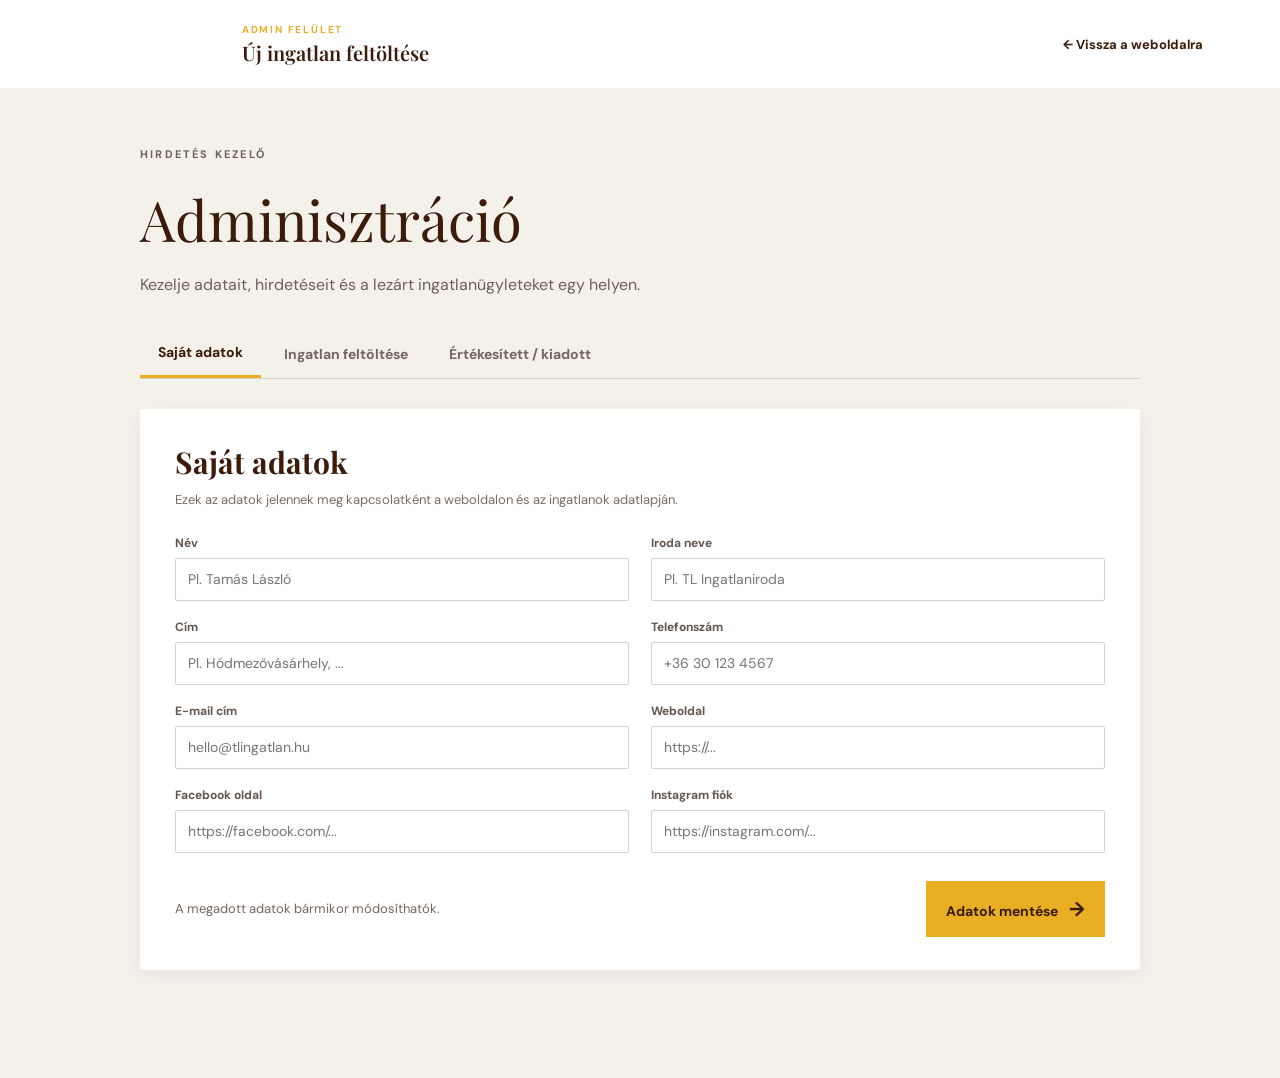
==== admin.html @ d69ffe72 "Frissítsd az admin jelölőmező stílusának betöltését" ====
<!doctype html>
<html lang="hu">
  <head>
    <meta charset="UTF-8" /><meta name="viewport" content="width=device-width, initial-scale=1.0" />
    <title>Admin | TL Ingatlaniroda</title>
    <link rel="preconnect" href="https://fonts.googleapis.com" /><link rel="preconnect" href="https://fonts.gstatic.com" crossorigin />
    <link href="https://fonts.googleapis.com/css2?family=DM+Sans:wght@400;500;600;700&family=Playfair+Display:wght@600;700&display=swap" rel="stylesheet" />
    <link rel="stylesheet" href="styles.css" /><link rel="stylesheet" href="custom.css" /><link rel="stylesheet" href="admin.css" />
    <link rel="stylesheet" href="logo.css" />
    <link rel="stylesheet" href="admin-tabs.css?v=57167fd6" />
      <link rel="stylesheet" href="logo-small.css?v=8f2015ec" />
  </head>
  <body class="admin-page">
    <header class="site-header"><a class="brand" href="index.html" aria-label="TL Ingatlaniroda kezdőlap"><img src="tl-logo_kicsi.png" alt="TL Ingatlaniroda" /></a><div class="admin-title"><span>ADMIN FELÜLET</span><strong>Új ingatlan feltöltése</strong></div><a class="back-to-site" href="index.html">← Vissza a weboldalra</a></header>
    <main class="admin-main">
      <div class="admin-intro"><p class="eyebrow">HIRDETÉS KEZELŐ</p><h1>Adminisztráció</h1><p>Kezelje adatait, hirdetéseit és a lezárt ingatlanügyleteket egy helyen.</p></div>
      <nav class="admin-tabs" role="tablist"><button class="admin-tab active" data-tab="profile" role="tab">Saját adatok</button><button class="admin-tab" data-tab="upload" role="tab">Ingatlan feltöltése</button><button class="admin-tab" data-tab="closed" role="tab">Értékesített / kiadott</button></nav>
      <section class="admin-panel active" id="profile-panel">
        <div class="form-card"><h2>Saját adatok</h2><p class="form-hint">Ezek az adatok jelennek meg kapcsolatként a weboldalon és az ingatlanok adatlapján.</p>
          <form id="profile-form"><div class="form-grid"><label>Név<input required name="name" placeholder="Pl. Tamás László" /></label><label>Iroda neve<input name="office" placeholder="Pl. TL Ingatlaniroda" /></label><label>Cím<input name="address" placeholder="Pl. Hódmezővásárhely, ..." /></label><label>Telefonszám<input required name="phone" type="tel" placeholder="+36 30 123 4567" /></label><label>E-mail cím<input required name="email" type="email" placeholder="hello@tlingatlan.hu" /></label><label>Weboldal<input name="website" type="url" placeholder="https://..." /></label><label>Facebook oldal<input name="facebook" placeholder="https://facebook.com/..." /></label><label>Instagram fiók<input name="instagram" placeholder="https://instagram.com/..." /></label></div><div class="save-bar"><span>A megadott adatok bármikor módosíthatók.</span><button type="submit">Adatok mentése <span>→</span></button></div></form>
        </div>
      </section>
      <section class="admin-panel" id="upload-panel"><div class="admin-panel-heading"><h2>Ingatlan feltöltése</h2><p>Töltse ki az alapadatokat, adja meg a részletes jellemzőket, majd töltse fel a fényképeket.</p></div>
      <form id="property-form">
        <section class="form-card"><h2>Alapadatok</h2><div class="form-grid">
          <label>Hirdetés címe<input required name="title" placeholder="Pl. Új építésű sorházi lakás" /></label><label>Lokáció<input required name="location" placeholder="Pl. Hódmezővásárhely, Újváros" /></label>
          <label>Ingatlan típusa<select required name="type"><option value="">Válasszon</option><option>Lakás</option><option>Családi ház</option><option>Sorház</option><option>Ikerház</option><option>Telek</option><option>Nyaraló</option><option>Üzlethelyiség</option></select></label>
          <label>Szobák száma<select required name="rooms"><option value="">Válasszon</option><option>1 szoba</option><option>1 + 1 fél szoba</option><option>2 szoba</option><option>2 + 1 fél szoba</option><option>3 szoba</option><option>3 + 1 fél szoba</option><option>4 szoba</option><option>5 vagy több szoba</option></select></label>
          <label>Hirdetés típusa<select required name="purpose"><option>Eladó</option><option>Kiadó</option></select></label><label>Ár<input required name="price" placeholder="Pl. 59,9 M Ft" /></label>
          <label>Alapterület (m²)<input required name="area" type="number" min="1" placeholder="56" /></label><label>Telek mérete (m²)<input name="plot" type="number" min="0" placeholder="Opcionális" /></label>
        </div></section>
        <section class="form-card"><h2>Általános adatok</h2><p class="form-hint">A csatolt minta alapján ezek az információk az ingatlan adatlapján külön jelennek meg.</p><div class="form-grid characteristics-grid">
          <label>Ingatlan állapota<select name="condition"><option>Újépítésű</option><option>Újszerű</option><option>Jó állapotú</option><option>Felújított</option><option>Felújítandó</option></select></label><label>Építés éve<input name="year" type="number" min="1800" max="2100" placeholder="2026" /></label>
          <label>Emelet<select name="floor"><option>Földszint</option><option>1. emelet</option><option>2. emelet</option><option>3. emelet vagy magasabb</option><option>Nem releváns</option></select></label><label>Emeletek száma<input name="floors" type="number" min="0" placeholder="1" /></label>
          <label>Lift<select name="lift"><option>Nincs lift</option><option>Van lift</option><option>Nem releváns</option></select></label><label>Épület külső állapota<select name="outside"><option>Újépítésű</option><option>Jó</option><option>Átlagos</option><option>Felújítandó</option></select></label>
          <label>Épület belső állapota<select name="inside"><option>Újépítésű</option><option>Jó</option><option>Átlagos</option><option>Felújítandó</option></select></label><label>Fényviszonyok<select name="light"><option>Napfényes</option><option>Világos</option><option>Átlagos</option><option>Sötét</option></select></label>
          <label>Parkolás<select name="parking"><option>Van</option><option>Nincs</option><option>Utcán ingyenes</option><option>Garázs</option><option>Udvari beálló</option></select></label><label>Erkély / terasz<select name="balcony"><option>Van</option><option>Nincs</option></select></label>
          <label>Nézet<select name="view"><option>Udvar</option><option>Utca</option><option>Kert</option><option>Panorámás</option></select></label><label>Tájolás<select name="orientation"><option>É</option><option>K</option><option>D</option><option>Ny</option><option>ÉK</option><option>DK</option><option>DNy</option><option>ÉNy</option></select></label>
          <label>Fűtés<input name="heating" placeholder="Pl. napelem, klíma" /></label><label>Energetikai besorolás<select name="energy"><option>Nincs megadva</option><option>AA++</option><option>AA+</option><option>AA</option><option>BB</option><option>CC</option><option>DD</option></select></label>
        </div></section>
        <section class="form-card"><h2>Leírás</h2><p class="form-hint">Szabad szavas, részletes bemutatkozó szöveg. Bekezdésekre tagolva is megadható.</p><label class="full-label">Ingatlan részletes leírása<textarea required name="description" rows="12" placeholder="Írja ide az ingatlan részletes leírását, környezetét, felszereltségét és előnyeit..."></textarea></label></section>
        <section class="form-card"><h2>Fényképek</h2><p class="form-hint">Az első kép lesz a kiemelt kép. Egyszerre több képet is feltölthet.</p><label class="file-drop">Fényképek kiválasztása<input id="images" name="images" type="file" accept="image/*" multiple /><span>+ Képek feltöltése</span></label><div id="image-preview" class="image-preview"></div></section>
        <div class="save-bar"><span>A hirdetés a böngészőben mentődik el.</span><button type="submit">Hirdetés mentése <span>→</span></button></div>
      </form></section>
      <section class="admin-panel" id="closed-panel"><div class="admin-panel-heading"><h2>Értékesített vagy kiadott ingatlanok</h2><p>Itt kezelheti a lezárt hirdetéseket. A főoldalról automatikusan lekerülnek.</p></div><div id="closed-properties" class="closed-properties"></div></section>
    </main><script src="db.js"></script><script src="admin.js?v=b6fe5b9c"></script>
  </body>
</html>
---- styles.css ----
:root{--brown:#3c1b0b;--brown-deep:#291207;--gold:#e9ae23;--cream:#f8f4ed;--ink:#251b16;--line:#ded7cc}*{box-sizing:border-box}html{scroll-behavior:smooth}body{margin:0;font-family:"DM Sans",sans-serif;color:var(--ink);background:var(--cream)}.site-header{height:88px;padding:0 clamp(24px,6vw,94px);display:flex;align-items:center;gap:42px;background:#fff;position:relative;z-index:5}.brand{height:70px;width:154px;overflow:hidden;display:flex;align-items:center}.brand img{width:154px;max-width:none;transform:scale(1.56);filter:none}.main-nav{display:flex;gap:32px;margin-left:auto}.main-nav a,.header-phone{text-decoration:none;color:#4c4038;font-size:14px;font-weight:600}.main-nav a.active{color:var(--brown)}.main-nav a.active:after{content:"";display:block;width:18px;height:2px;background:var(--gold);margin-top:7px}.header-phone{border-left:1px solid var(--line);padding-left:30px}.header-phone span{color:var(--gold);margin-right:7px}.menu-button{display:none;border:0;background:transparent;font-size:25px}.hero{min-height:545px;color:#fff;position:relative;display:flex;align-items:center;padding:84px clamp(24px,10vw,150px);background:linear-gradient(90deg,rgba(38,14,4,.86),rgba(48,22,9,.35)),url("https://images.unsplash.com/photo-1600607687939-ce8a6c25118c?auto=format&fit=crop&w=2000&q=85") center/cover}.hero:after{content:"";position:absolute;inset:0;background:linear-gradient(0deg,rgba(40,16,5,.3),transparent 45%)}.hero-content{position:relative;z-index:1}.eyebrow{font-size:11px;letter-spacing:2.2px;font-weight:700;color:var(--gold);margin:0 0 17px}.hero h1,h2{font-family:"Playfair Display",serif}.hero h1{font-size:clamp(40px,5vw,70px);line-height:1.1;margin:0;letter-spacing:-1.8px}.hero h1 em{font-weight:600;color:#f5c654}.hero-text{font-size:18px;margin:24px 0 0;color:#f5eee8}.hero-scroll{position:absolute;z-index:1;bottom:31px;right:clamp(24px,7vw,105px);font-size:12px;letter-spacing:1.2px;text-transform:uppercase}.hero-scroll span{font-size:20px;color:var(--gold);margin-left:10px}.search-panel{background:#fff;box-shadow:0 14px 40px rgba(55,35,19,.13);max-width:1100px;margin:-53px auto 0;position:relative;z-index:2;padding:0 34px 29px}.search-tabs{display:flex;gap:27px;border-bottom:1px solid var(--line);height:64px;align-items:end}.tab{border:0;background:none;font:600 14px "DM Sans";height:64px;color:#80756e;cursor:pointer}.tab.active{color:var(--brown);border-bottom:3px solid var(--gold)}.search-fields{display:grid;grid-template-columns:1fr 1.42fr 1.12fr auto;gap:16px;padding-top:23px}.search-fields label{font-size:11px;letter-spacing:.4px;font-weight:700;color:#776b63;display:flex;flex-direction:column;gap:7px}select,input{font:400 14px "DM Sans";color:var(--ink);border:1px solid #d8d1c7;border-radius:2px;height:43px;padding:0 12px;background:#fff;min-width:0}.range{display:grid;grid-template-columns:1fr 14px 1fr;gap:5px;align-items:center}.range input{width:100%}.range i{font-style:normal;color:#968a82;text-align:center}.search-button{align-self:end;height:43px;border:0;border-radius:2px;padding:0 20px;background:var(--gold);color:#261204;font:700 14px "DM Sans";cursor:pointer;white-space:nowrap}.search-button span{font-size:21px;line-height:0;vertical-align:-2px;margin-right:4px}.listings{padding:100px clamp(24px,8vw,120px) 88px;max-width:1500px;margin:auto}.section-heading{display:flex;justify-content:space-between;align-items:end;margin-bottom:37px}.section-heading h2,.about h2{font-size:clamp(28px,3.2vw,42px);margin:0;letter-spacing:-.8px;line-height:1.17}.all-link{color:var(--brown);font-size:14px;font-weight:700;text-decoration:none;border-bottom:1px solid var(--gold);padding-bottom:6px}.all-link span,.outline-button span{color:var(--gold);font-size:20px;margin-left:8px}.property-grid{display:grid;grid-template-columns:repeat(3,1fr);gap:24px}.property-card{background:white;box-shadow:0 4px 14px rgba(67,43,27,.07);transition:transform .25s,box-shadow .25s}.property-card:hover{transform:translateY(-5px);box-shadow:0 15px 30px rgba(67,43,27,.13)}.property-image{height:244px;background-size:cover;background-position:center;position:relative}.image-one{background-image:url("https://images.unsplash.com/photo-1600585154340-be6161a56a0c?auto=format&fit=crop&w=900&q=85")}.image-two{background-image:url("https://images.unsplash.com/photo-1600210492486-724fe5c67fb0?auto=format&fit=crop&w=900&q=85")}.image-three{background-image:url("https://images.unsplash.com/photo-1600566753086-00f18fb6b3ea?auto=format&fit=crop&w=900&q=85")}.tag{background:var(--brown);color:#fff;font-size:11px;font-weight:700;letter-spacing:.7px;text-transform:uppercase;padding:8px 11px;position:absolute;top:14px;left:14px}.tag.rent{background:var(--gold);color:var(--brown)}.heart{position:absolute;right:13px;top:11px;border:0;background:#fff;color:var(--brown);font-size:25px;width:34px;height:34px;border-radius:50%;line-height:1;cursor:pointer}.heart.liked{color:#c73a36}.property-info{padding:20px 20px 22px}.property-info p{font-size:12px;color:#877a72;margin:0 0 7px}.property-info h3{font:600 21px "Playfair Display";margin:0 0 20px}.property-info div{display:flex;justify-content:space-between;align-items:baseline;gap:10px}.property-info strong{font-size:16px;color:var(--brown)}.property-info span{font-size:12px;color:#776c64;white-space:nowrap}.empty-state{text-align:center;padding:50px;color:#776c64}.about{background:var(--brown);color:#fff;padding:75px clamp(24px,8vw,120px);display:grid;grid-template-columns:1.15fr 1fr auto;align-items:center;gap:65px}.about h2{font-size:clamp(31px,3.5vw,48px)}.about>p{line-height:1.8;color:#eaded5;max-width:480px}.outline-button{color:#fff;border:1px solid rgba(244,190,78,.7);padding:14px 19px;text-decoration:none;font-size:13px;font-weight:700;white-space:nowrap}footer{background:var(--brown-deep);color:#f5ede8;padding:49px clamp(24px,8vw,120px);display:grid;grid-template-columns:2fr 1fr 1fr;gap:40px}footer img{width:130px;mix-blend-mode:screen;display:block;margin:-20px 0 -8px -14px}footer p{font-size:12px;color:#ac9a90;line-height:1.6;margin:0 0 11px}footer a,footer span{display:block;color:#f5ede8;text-decoration:none;font-size:14px;margin:8px 0}@media(max-width:850px){.site-header{height:72px;padding:0 24px}.brand{width:125px;height:60px}.brand img{width:125px}.main-nav,.header-phone{display:none}.menu-button{display:block;margin-left:auto}.main-nav.open{display:flex;position:absolute;top:72px;left:0;right:0;background:#fff;padding:20px 24px;flex-direction:column;gap:18px;box-shadow:0 9px 12px rgba(0,0,0,.08)}.search-panel{margin:-30px 20px 0;padding:0 20px 21px}.search-fields{grid-template-columns:1fr 1fr}.search-button{grid-column:span 2}.property-grid{grid-template-columns:repeat(2,1fr)}.about{grid-template-columns:1fr;gap:25px}}@media(max-width:550px){.hero{min-height:480px;padding:60px 25px}.hero h1{font-size:39px}.hero-text{font-size:16px}.search-fields{grid-template-columns:1fr}.search-button{grid-column:auto}.listings{padding:70px 20px}.section-heading{align-items:start;gap:20px}.all-link{font-size:12px}.property-grid{grid-template-columns:1fr}.property-image{height:230px}.about{padding:55px 24px}footer{grid-template-columns:1fr;gap:24px}}
---- custom.css ----
.site-header{gap:27px}.brand{height:88px;width:128px;background:url("tl-logo.png") center calc(50% + 10px)/480px auto no-repeat}.brand img{display:none}.main-nav{gap:27px}.header-phone{padding-left:24px}.add-listing{border:0;background:var(--brown);color:#fff;padding:12px 15px;font:700 12px "DM Sans";cursor:pointer;white-space:nowrap;text-decoration:none}.footer-brand{display:block;width:118px;height:72px;background:url("tl-logo.png") center calc(50% + 12px)/430px auto no-repeat;margin-bottom:5px}footer img{display:none}.modal{position:fixed;inset:0;background:rgba(29,12,4,.62);z-index:20;padding:20px;display:grid;place-items:center}.modal[hidden]{display:none}.modal-box{width:min(100%,520px);background:#fff;padding:36px;position:relative;box-shadow:0 20px 50px rgba(0,0,0,.25)}.modal-box h2{margin:0 0 25px;font-size:34px}.modal-close{position:absolute;right:14px;top:9px;background:transparent;border:0;font-size:30px;color:#6f625c;cursor:pointer}.listing-form{display:grid;gap:14px}.listing-form label{font-size:12px;font-weight:700;color:#6f625c;display:grid;gap:6px}.listing-form>div{display:grid;grid-template-columns:1fr 1fr;gap:14px}.listing-form button{height:45px;border:0;background:var(--gold);color:var(--brown);font:700 14px "DM Sans";cursor:pointer;margin-top:6px}.property-card{cursor:pointer}.property-card:focus-visible{outline:3px solid var(--gold);outline-offset:3px}.property-detail{width:min(100%,970px);max-height:calc(100vh - 40px);overflow:auto;background:#fff;display:grid;grid-template-columns:1.15fr .85fr;position:relative;box-shadow:0 20px 50px rgba(0,0,0,.25)}.detail-gallery{background:#eee;padding:0}.detail-gallery>img{display:block;width:100%;height:410px;object-fit:cover}.thumbnails{display:grid;grid-template-columns:repeat(3,1fr);gap:5px;padding:7px;background:#fff}.thumbnails button{height:72px;padding:0;border:0;background:none;cursor:pointer;opacity:.65}.thumbnails button.active{opacity:1;outline:3px solid var(--gold);outline-offset:-3px}.thumbnails img{width:100%;height:100%;display:block;object-fit:cover}.detail-content{padding:52px 40px 36px}.detail-content h2{font-size:37px;line-height:1.15;margin:0}.detail-price{font:700 22px "DM Sans";color:var(--brown);margin:22px 0}.detail-specs{display:flex;flex-wrap:wrap;gap:8px;margin-bottom:26px}.detail-specs span{font-size:12px;color:#574a43;background:#f4eee6;padding:8px 10px}.detail-content>p:last-of-type{line-height:1.75;color:#62564f;font-size:14px}.detail-contact{display:inline-block;background:var(--gold);color:var(--brown);text-decoration:none;font-weight:700;font-size:13px;padding:14px 16px;margin-top:15px}.detail-contact span{font-size:18px;margin-left:8px}@media(max-width:1000px){.add-listing{display:none}}@media(max-width:850px){.brand{width:105px;height:72px;background-size:390px auto;background-position:center calc(50% + 8px)}.property-detail{grid-template-columns:1fr;max-width:650px}.detail-gallery>img{height:330px}.detail-content{padding:32px}}@media(max-width:550px){.modal-box{padding:30px 22px}.listing-form>div{grid-template-columns:1fr}.property-modal{padding:10px}.detail-gallery>img{height:245px}.detail-content{padding:28px 22px}.detail-content h2{font-size:31px}.thumbnails button{height:55px}}
---- admin.css ----
.admin-page{background:#f4f1eb}.admin-title{display:grid;gap:3px;margin-left:10px}.admin-title span{font-size:10px;letter-spacing:1.8px;color:var(--gold);font-weight:700}.admin-title strong{color:var(--brown);font:600 20px "Playfair Display"}.back-to-site{margin-left:auto;color:var(--brown);font-size:13px;font-weight:700;text-decoration:none}.admin-main{max-width:1050px;margin:auto;padding:58px 25px 90px}.admin-intro{margin-bottom:32px}.admin-intro h1{font:clamp(38px,5vw,56px) "Playfair Display";margin:0 0 12px;color:var(--brown)}.admin-intro>p{color:#6d6159;max-width:530px;line-height:1.6}.form-card{background:#fff;padding:33px 35px;margin:18px 0;box-shadow:0 5px 17px rgba(65,40,20,.07)}.form-card h2{font-size:30px;margin:0 0 8px;color:var(--brown)}.form-hint{font-size:13px;color:#796c63;margin:0 0 25px;line-height:1.5}.form-grid{display:grid;grid-template-columns:1fr 1fr;gap:18px 22px}.form-grid label,.full-label{font-size:12px;font-weight:700;color:#63564e;display:grid;gap:7px}textarea{border:1px solid #d8d1c7;border-radius:2px;padding:12px;font:14px/1.6 "DM Sans";resize:vertical}.file-drop{border:1px dashed #bb9b69;background:#fcfaf7;min-height:112px;display:grid;place-items:center;cursor:pointer;color:var(--brown);font-weight:700}.file-drop input{display:none}.file-drop span{border:1px solid var(--gold);padding:11px 15px}.image-preview{display:grid;grid-template-columns:repeat(5,1fr);gap:10px;margin-top:16px}.image-preview div{height:112px;position:relative}.image-preview img{width:100%;height:100%;object-fit:cover}.image-preview button{position:absolute;right:5px;top:5px;width:25px;height:25px;border:0;background:#fff;color:#7c2518;cursor:pointer;border-radius:50%;font-size:16px}.save-bar{display:flex;align-items:center;justify-content:space-between;gap:20px;margin-top:28px}.save-bar span{font-size:13px;color:#756860}.save-bar button{border:0;background:var(--gold);color:var(--brown);font:700 14px "DM Sans";padding:15px 20px;cursor:pointer}.save-bar button span{color:var(--brown);font-size:20px;margin-left:8px}@media(max-width:650px){.site-header .admin-title{display:none}.admin-main{padding:40px 18px 65px}.form-card{padding:25px 20px}.form-grid{grid-template-columns:1fr}.image-preview{grid-template-columns:repeat(3,1fr)}.save-bar{align-items:stretch;flex-direction:column}.save-bar button{width:100%}}
---- logo.css ----
/* A teljes logó látható marad: keskeny belső tér a tető és a felirat körül is. */
.brand{background-size:450px auto;background-position:center center}
.footer-brand{height:86px;background-size:380px auto;background-position:center center}
@media(max-width:850px){.brand{background-size:365px auto;background-position:center center}}
---- admin-tabs.css ----
.admin-tabs{display:flex;gap:5px;border-bottom:1px solid #d9d1c6;margin-bottom:30px}.admin-tab{border:0;background:transparent;color:#74675f;padding:14px 18px;font:700 14px "DM Sans";cursor:pointer}.admin-tab.active{color:var(--brown);border-bottom:3px solid var(--gold)}.admin-panel{display:none}.admin-panel.active{display:block}.admin-panel-heading{margin-bottom:24px}.admin-panel-heading h2{font:34px "Playfair Display";color:var(--brown);margin:0 0 8px}.admin-panel-heading p{color:#6d6159;font-size:14px;margin:0}.closed-properties{display:grid;gap:13px}.closed-property{display:grid;grid-template-columns:84px 1fr auto;gap:18px;align-items:center;background:#fff;padding:12px;box-shadow:0 4px 13px rgba(65,40,20,.06)}.closed-property img{width:84px;height:66px;object-fit:cover}.closed-property h3{font:600 19px "Playfair Display";margin:0 0 5px;color:var(--brown)}.closed-property p{margin:0;color:#71645c;font-size:13px}.closed-property select{height:38px;font-size:13px}.property-actions{display:flex;gap:8px;align-items:center}.edit-property{height:38px;border:1px solid var(--gold);background:#fff;color:var(--brown);font:700 12px "DM Sans";padding:0 10px;cursor:pointer}.edit-property:hover{background:#fff5dc}.html-description-preview{border:1px solid #d8d1c7;background:#fcfaf7;padding:18px;margin-top:10px;color:#473a33;line-height:1.65}.image-preview div{cursor:grab}.image-preview div.dragging{opacity:.4}.image-order{position:absolute;left:5px;top:5px;width:24px;height:24px;display:grid;place-items:center;border-radius:50%;background:var(--brown);color:#fff;font-size:11px;font-weight:700}.no-properties{background:#fff;padding:28px;color:#74675f;font-size:14px}@media(max-width:650px){.admin-tabs{overflow-x:auto}.admin-tab{white-space:nowrap;padding:13px 12px}.closed-property{grid-template-columns:62px 1fr}.closed-property img{width:62px;height:55px}.property-actions{grid-column:span 2}.property-actions select{width:100%}}.image-move-buttons{position:absolute;left:5px;bottom:5px;display:flex;gap:4px}.image-move-buttons button{position:static;width:25px;height:25px;border:0;border-radius:2px;background:#fff;color:var(--brown);font-size:14px;cursor:pointer}.image-preview .remove-image{position:absolute;right:5px;top:5px;width:25px;height:25px;border:0;background:#fff;color:#7c2518;cursor:pointer;border-radius:50%;font-size:16px}.rich-source{display:none}.rich-editor{border:1px solid #d8d1c7;background:#fff}.rich-toolbar{display:flex;flex-wrap:wrap;align-items:center;gap:4px;padding:8px;border-bottom:1px solid #d8d1c7;background:#f7f3ed}.rich-toolbar span{height:24px;border-left:1px solid #d8d1c7;margin:0 4px}.rich-toolbar button{border:0;background:transparent;color:#493b32;min-width:31px;height:30px;padding:0 7px;font:600 13px "DM Sans";cursor:pointer}.rich-toolbar button:hover{background:#ead9b6}.rich-editable,.html-code{min-height:300px;padding:18px;outline:0;font:15px/1.65 "DM Sans";color:#473a33}.rich-editable h2{font:600 25px "Playfair Display";color:var(--brown);margin:12px 0}.rich-editable p{margin:0 0 14px}.html-code{width:100%;border:0;resize:vertical;font-family:Consolas,monospace}.rich-editor.html-mode .toggle-html{background:var(--gold)}@media(max-width:650px){.rich-toolbar span{display:none}.rich-toolbar{gap:2px}.rich-toolbar button{padding:0 5px}}
.property-actions .reserved-control{display:flex;align-items:center;gap:7px;margin-top:10px;font:700 12px "DM Sans",sans-serif;color:var(--brown);text-transform:uppercase;letter-spacing:.4px;cursor:pointer}.property-actions .reserved-control input{accent-color:#c92d32;width:16px;height:16px}
---- logo-small.css ----
/* tl-logo_kicsi.png – teljes kép, vágás nélkül */
.brand,.footer-brand{background-image:url("[data-uri]…7389 tokens truncated…fktxL87msPvvQP25lrLhrSqDQjqxwmTFkQMxKgKsjGZrE6CI94CDzh8ebcI0kz5N6QjSiCfCqkkgkSQgLlIO9GhTGfuigpIACMY2Vm0BsaxLd+YvVbfmx6e8+jqrxgzM5YS4pThsxKKSHMwvc2PXsP/9LYpVYUD6SZFAMCixK2hIqA76PaaIin9vGzQGbOu5kHqDJkDaIQSBh3s5sVEdHdS/J8nqRC0G3vXSUFViXEF71gcv/zbhnmuhs0FFEHbTOiQFYxaREDzoOKJhXVn324f/Hv+Vtvg6HAQyeFqZEINKBkZhBBBaRYkJGVFhKRSKXkc/f7xz4SH/7wclw1jLurmkAAFlElkQSBwChUoIARBFFRBmYQo6JjuM2PfvT34RVvzik2l07s2UPJtgQAZBEREgBFgiAie6T6vxNCHlHh7nRLBERIBJDlvspny7y7sAcAGRAAEBUgiUZkgZzodMdgBMF7qI3xeZJKmSrFqVLaRw+Yilg84fL6i5/VHBz3zikgiDGjgNMWGKPPxxn+8m2DX3319LYZac/3WxkfXFciLaWEoARRGIXUrvfFzBwDOszIzGh0bYHANxL6i45Ul1xcP/SB+tzDy4FbIIEICVRBMUnCHJBBEyitI6su5rddX/zxm9Srr54ptGvE9zsoVW1SdpDyLoWIaHeRdHcSqv69psH/PwIR+eyeFSGwICPsmgtCABa6Lx/WaZ8ziwjyqd3nCIkAFeBuP2EkZs7C6m5F/T5PUiViJ6zYM1YRRoKLoV3kBZx3uD54UB0+lKqqbxmOTd3Hb6Objqa3ftg6vVhx+mBdDmhRWBfVcC7bIywQlQDtFnUgBOQokJ1aAwyJgwgmoJQz62AsE/sQoPeIiKsTe/YBd2A910W83wC1IzAyj3xsrq47Sh++Md58uz/aVLVqDw/M/lG0ZMmuJjgmzVAbkd1ArtM0vjfFgPfwL4VdZ+8zeIWIeddBE1BwSq4ygzAw3kcLS6ee/[base64]/f2d35lNLefbNfn4R3L3Rn6VtEBGDFu9KYxHgXzSsSvFsRis+TVDlRYTElZkDGpI0JfSwr5TNJipCTQVCgsiCSIV2k/rgtC5/ZRzCFYfEGKTZCRXGqmU5XogFCIorYGHSQRVJWSEQ6Z8VgK90mzoE5I4kGRMjsc2aNajfqcTfNWolVUBLaIrV5IF1Q1LmEniYq+mQjgjm1vrTbUnfulN9bkbI9/AvhM56FRsiYRYRPj3qKCEHdRxK+u/[base64]/UiYSQFdzpXRAjAmS6b7IKSBiA5K5S6KeGZy0iLHjqfkhoNxPqbqMEPk9S/d+G+0oecw97+D/H3l7nHvZwH+PfSUb4nkXaw/892LNUe9jDfYw9Uu1hD/cx9ki1hz3cx9gj1R72cB9jj1R72MN9jHtY/aMzRO2caV/ovto8PdN176UK5h728G+AeyDVGTvxv/AS9h559vD/Lvbcvz3s4T7Gvdv8vdPr29ts3cMezoR7R6o9Lu1hD/eIz6VE2afhdCLXZ2fXmYJ3/3lS112Le3yWz9/tu5/fJ/ewh38d3NNCxemElc+wUWfqw2fs2nd543OhwV3f/T8n3h728K+Je1KnP52zhKeqYSDI3eWTnLHG9Ome/znmAt55+t1yu5+ay93L8+xhD//6OEUqxYrRkT4OedJKn00Y55XLL9z5/33hYLEZ+23fy/oUZuhF6bSsa9PZUm+CGnOfglECc3TmIqzevjX/y7/FkvgZV7kLJkXm2TaUNehC+hZUvxN+460DT25IS2yzDFIO9We/LzGYdy66WK54YHFAFbaZIq3P9eZGHn6c4XV/s5j1dWlFJ9eqXEKX/[base64]/wTH9zbNXXw3MHGJKwfDBur5QMvgEsONpdcrM45GOqBvfCAPmstPOgCOvdcddao+eTWyjuvJXGDj30i3HgTPfUZ+LAr0gX7khsOfvQ3l++6zubCubBFkUx5YBGzPtMcDKzB4dYddOsnm/MOj668Sg6eszx0ofr11/Nr/7HTdiNCiKkXjR6tZhfKnnKR+gR2jUwycWZktaPWeGOxgJSJQBfjwCzaA/gdB5SbESAo9IVe8uZQl5S3WK3nHIBQu9LzMvCWtQJh5COq/bTkqQGdKCVMlAcaohRO5waztnYcpK/SuMOsQhFUMmaQ0mZpN1KKgi5TEq5HrDXplHuywpFRKmSlELm3jlZnuZXSkDRdo4ux8/[base64]/h5/+q8WtS6+lTpIsz1/2vOE3P407XvzVe8pv/B+LDqFwtuzp8Fr/bc85R8nsfTc15x8JlYt+kWddpiW4BNdcO/3bG5VGf/bQX1AXXLpF3FZYA7Sfnet6mSKrYrzs+OY7trLKmIH86m+/fbvp9GF18pwDZmP/[base64]/[base64]/t1GASs1ICIiySERyrdHeUupNUkhMVlhPHEAUJNCfON92a/+JNeWumqwImuXED0KAqS0ghockCQHCgJAuhGg2XyL/0hpu/5NHkQaUWJyNIwv10UJyDUXW3tC4V/rw1OGJIy8rCtRKX61Qvz3B7yCuL9uho0riCZl2OCWqC0KteVF26B5xdxZ1+sbU1siP23X/7z/v/7LWzd34cs+tTG1bKs+btvCwnzmfddaWDq56SjhyGSdcg9DNb3fqJ4i/fOu/SJJi2lo3K7WPmUsGRA8cefhne/2LaP/YFi1KGiWOktimO7pw82bh3vyd96Lad1TLNukAookqnodZr88VJKc0FB+OPfceR57301q3tqW5LW/RkBybqBw/ji56f2k1P7WIBK0sz95FsTixY6b6FUYU25OCy04VN4n/w9/ux9895zMZlR6amLJuURia1fnDjVn7ru5qbt8WaKsI/bzgGgB7yqhs88RHNFQ8bf/fLFvtcsQU7A2VDioDkKpOYujaBoksvsd/63PGv/mH7yU3e9m2pjTPdbDagMpS5Mvnk0FRXPsmfdz/l2kKpeMzz9R/rX3tNHpp9aDaf/NTBxYcGNsTajuZ5RtR/4EPlu96t8mLD0PTBD6QnXna48EdDlTNIhaS56jmF2Ew33XU3zt93XdRdgcqL125g+3ZTOh6sHwjdiaxq6uXCMT/uEr7s4u2NdaXAsGadw7HtfN2t06s/UHy0qUVPfNFZiAoA++5B9zOPfqTbP/Fxliu9D2nqFdfQJam8bLSz7ROLuNO4j197YtO7eZ+zskn1kl3wqZ6o0BqkVY1KEgQ+aWzx2EdufPNXVN/9U/MTaSd7GfCQaYezI0igNOS749UpUhmEnHfVFpKytcemgfR374C2Lg7y8qwBHKLBPPaIOK5kR0PZWUvUIWzUcsm6qkLwIQDDNe/jjQnU7HDBSgmwxyJOF8CFBZ/GwdaWGz6RxJZZd/0C7Jmq0tDKZDXktAwR0RCA5KjVjoq5LoH7eT0YdphF0sjIweHxb/7KUf6j9p0fK7RzjZyQqoy5JN5sBoNp7v78TYOzRvwzP9BPRvA9L5d3f2Q20E4rSK3JtK0tTYr8NV+eHnERQtDv+4i84W3qk9uhzVIJX3ZWesLD/CUPhcdqj374tjtiOQ/WDrLuJBWF6k/MGmfB5/YrrlpTfOuTLze/+Xp71qDq85ZAXSpzv33LtREv2vGxdu6pWUYaQ/mEK1ImkQ5e9xHIpq9Kq4qd+51Xu+2uKSZqtnjrP5245gPwiz9cpaHn3v23/5nef5vKjL0DzMl9pvtxaj2pF15d+mde2a9M2ksurD76wQWOQOLClpS6xAGUUkrrwFHh8uDa4nu+cfiTL7c9mwwmhLYsg84bwU+X5eqC29ddPTz/hvjS72xCgJ9/WXHd7WlYVn26ozTwlteEnbO6//JDCOlEttVX/yjctNnUFeTcKlO993rzoWtu+q/fVl12jmlUc80H4D0fWh48q3zwg1YfcsX2swt4//WTX/i9xVbnFGDfMGiuy33TnTtqO9iP4au+VD/qIfXJ2fY1Hxj/3huX0yBIcvnFiy+/av9FFx5/9pXF1R9q/vAvy9vVdpPGyrUU6cbb3e1/vPVlz9Jf+FSHfMJvmT/5h1DyMJlFsdI86mJ46j5H0rVY3XaCXvmn9Qdu3u5lrfNSDUJonTGqCznhooDhoCwg64c9ZGdgTj7uIau/90ZVjjykgmyOndMqePbmbkujnSKVFpWyiEI0AEAx91rbrZ2Jge689VWO28dzSKVZoSx+URBm3SA4gzRk0MuconFlHXWh28k5qzfXHoMC53KS3HkYFUNaBqsVivZ9Z5wZ0Aglty6SfPYaU4v2tsFgkJNGBGOMZAJQmmqNW5IME7bQRUWc+wJZuJxU8+/8+oH+zfi2G4xXrCIDzdgl6nsyinSzNZMwc97gOz4RPnC0fuC+NMZ5UQ60TWeX7ge/tVmvq5s34Zt+mW64fjlPEAEyJbKO3oPFX9rnPWb2oy9av+Hk7Jqj40euJM5itM6UClS9ikVVjvTi0nOoIPiCR6/84h/ubFGzWldNWnrVjC9a++H/dfJ3r17MUUkKVuOzLm4e95DsFXz02uprfkZ5YDYIPDpi57/57Wd97BO3XUSA++CYJQUrSK2v8Opbmw8dg/uPYaRhgtidenCf2XrGlI+9LB20xkN6+sMWb3tXcWQlQRwxTwUdS00pI3ploDB2gFSN00u+i1/2cvvxrX7h44Yb5bgJlko1i0E3eXHHJrg0aZbt335kvh3VQ/YvJ66e58aN4ibREpXWcSeqt17fBjaXgB4rBdDFQKSrm47CA84PHcAvv3H8Vx+G2OycTfm/fe/Glzz85APOm3/tlxQ/87uo3Bw9ghqgalfsATdcfNcLw+FR/8GT7qW/Bh8+Omu6uk1Naco/enf38v89//HvMF/84PmTHnzwvAvu+IVfKz5xB1tTNLyI2UjA6Zy7DibO/sn1xTf/0Ry8N1aiwCCqB53H3/hs89WPTEf2he/6ltE73rfyq6/wdrhEOTulWwRKUtlagtRyZw+thEc+PJWtuvJRs9/+3zbWXZIdxBJQKTQCHUB5N6Q6NeKJoEAitCTModdSGHD1wA4HGlLSgqVZ4axCDsYIsNS2oOQlcYErhgbspNdNA72X20tIrqCsnYDVNMqZiJcVDgPn7NrBaAipXs56ziGdeVtrdXIwJwUiBgGhB2pA9V3oEAhsIqVylEI5S6UgJF2COGyX3/Mt1ZWXSR25sJ02VUo8FFeBUaHulpOUJkTFogOFzbDQSrtM85Lpe77Fnz00Rzv8ih9q33ndcprg0GTwqPPrJ50nVx7orzorPeFA8+6PuVf8dbtQsOxmjRdwIBkIceGjdTBbzr/+yWtlAct+cM5qeNiDY2NGApmCWF77h7dtf+J6sE4mOT1wBc4emoHSjgAECjI5y0YFD6vyA0b9gRp++43HB+7AojRSq8bzJt8uAgXRTgCPsFqslFD2oT/jGJnj0x+VPRSc5CmXF5PCxh56muekUCEJEzNKAALEMndaoj+r9j/0LTuXrqpJKT12GUdaL5WvBzwsedQ0FtiGiLOeRpWs6WKQxzVOYoC2yQZ8gaCy9z0LxJGOE9YjLCgnBjEUZxhzP/Rxtmx2LjkH9h0oX/Xqk4sEEPiRD43zTjqdNQYi6MPChNn3fpV/8EEJ+fB3/Kj5+2v1YlGeO06PuXDy5EP+8ee4Q/v8b/yGes8nqybfsW8A3/fCpKmfziKW2pdpaepWD/MgzzggM0R4QD148nj0uFXz4IN51rlf/0P8ud82S3YjNX/[base64]/+98DGPowwPPKu6YDWtJj1KKxY0WU5OjYf+7f9EGZXGOKwHkQKHDoDRlYaoqsxjLlrccrxNKmQ//bqvrTd35hJ9qUfTePLW7dGC3YGhffzZxVmj0YHVdHC/5gTMBYtPkIoBrK+HIzUcNnoz8P1WToBNrjFnt4TVOmYwszTi1UJhRYtMXVd9RlW50/YK+dxz2ksPj689vjABRhU/++myM6VsBKFAyoKNhizMPkVQvbJLrRgiHXT5P78onzWhBQ7DcE7dsLWh09NULbsyztRiCYHB1sBq0C/iZlB9tILWEpFEUGAUFNqBrtJSQqvJ69xBBtEaYWwWRpBguGKhqnYWHfQnN9AC9CSmuvkYa6wAFhrHj31cd9n5VZ/l9157+0cWS1Xkhx32lw7HlUyTqUi4zgNXut/+Iz+rrFJ4mIovePqkzD4vDCZf0FKF2YBhErUOpUWoyi0eL9SkWLPqiJE17d/0ieYvXztCxhHqp1wFtUkpGMEiZdQ8Aa6EXFF0T3gC3fpRTc6bRFd9oYRmYIBSSoBeZIFSfU6kiiorMZpZlE7adnFOVpKqExGhJF32kC0yZIi2RRWG2nSxhSylkPYG0HNpUo7kWWUXsB6mGF0WpU3IBIphAD0PsWrBsPRlEg/F3SR4aGTQQ4giOkdhDZAUSCoZvQ5OETaqZ10kk8QuB2HwF++u33WbojwkO/3er2qffjFgWg9mR/Gy4kOLOBrQwixtTTRNTcIKQgU8338gPOrhkBOEhG94V9IJz93AYRURsYecbJOVxKgIsxE765Yfvcau19BAsKFiS5aXGacQzBdclmDV/8yryo/cUGAJjz0UL9lXzgGj9LWlBYfarOw3Pqkg0NesGu+zxiL3rIGpG3pFqRDC1lrq3NC588cODDeKi9AkQS5VQ9tFVkmB4qw4ZW2SJEQh6SV1BJlIE9ove7ia0fwFLy9nUEMfv+VJeUnD3KcylPNimUCLiRGHDiwSKFG/8LqVG5dltFBPlj/[base64]/oie4YwsU2q6wJ9wZpBBJPeOKcpTmL/3b8IFrD3spv+xynBze3iEepBXSnjvM5h6CeD731A/+9OLjjPhpEeu7lZPv/PRnxjrgZw93upsbExGAU+V2zxhTCIwkAJB3wn/6r811ty8qZbshvuCr0tPuP1Ui/QAxieN574fRpry0A9lHZWNczwLn3690Rlm0m8eK7V4KtIcGK1VGlcUQxgQ+OcI1gjXgKqlR7PS5qzCmTptGaJBlzeZJNPMrH7+xubPyho90v//6TqZgIH/Vs9WxrbprA+GKKXKCaUFV5s8c4e5sDT4t0nwnBHfHnLuWd0cAACEAwNQXqpVQABROryUCn/LEzR51hbv6pv6D1+U/eZNaBBkd1k9/qG+iFjrpWqOVTcImoZKsSWXF7z268zU/4e1yX27BDv3LnhePHDg6tcOu9JZqMH2C2TCuKr06E+Xip5TaP+OHnLpJobtWlhWRhfVIOhnfAFMJJhSqgXU9Zgs/9yoXoTYM0IFuVsbnyNmH5kZJu9CfPDm1YqqKWIJ1lcip4VcJaVTozAc/vplRicCogNVVOH5SgymN8+K1VSDwKSU4RERUd3YklJQgf/AjBSdQrB9xhT65FbpUdUgLXc0daJg+/glhqxlf/R749Tfd5myDW/3XP1nNm7LNJ020ejxS8e52fj9L65wJpx8tAwiAAH8qRGj3Bd2pM3CXNt0VE4J/FqG3+8Y9EYxOn1/deZ67fuN0VWsElDwoj+/At7+MPrnjTIdW+R/6xvjYy5JvkOkOp/eBWQQ/0YXt/DR5AGRFeO5ZSgMrhu1tmzRMBqzAc4qISkjlxJU1Dvu4PC646Knv/eJApXWc9En3oDsTXSwfdG6+36ETf/++naMNvPHDMeCK8vIFj+3rArWDvltGjgCMQqAMIu1qtAAACJ0O+6K7/OZPjU0iICKne+qnPoOIlkuVkFWDllKyHQtK9YzHatWGP327JCrf8I+tq2Dr+Pxbn1XO5ilarnpLiMJoUASyRc4anN53zU3pm17u2VQaQO/jn3w+XrI2jV5HMxci8dAvwjK0unAm010f5ae6BLKI3KmbducHmLnikY3JeASUzpc1zp/8wH1nH9z++49OfvN1JwKElZJWBocw5gecT7NpYslNo3Y8DNSgVBkwZlHCRgiBUYkC0YngE59MERQiDNgdOQd3FqGVKAq4s4pAqTv7z25rq9O614QMGfH915WUgSRedIQ7gZ1ejNLZew3+ygvqQyvqL98Gt7fl3717vLU0hRp/w1PqZhnZ5hrlRO/N5zinuht81q6/q0NzOqTvVJf/5znwd2FXvpuz3c2N/TNVlU+rso2IRCiSizoEgjmMfuCn4+2bg9qpDvvv/lL7jAdqk6uWliEASl7mtpFQEsTeOjV0puWcOAdbZACqixB0kw0k1MxaK9o/psvOk6c/Fh523uhx91dPfmQ8735quAoWulJOgJ4zHP/yJw2a3vzOm0rIdieaN93YQsEjSs+5Km02WmufPSmqgnjaFZkTQVCnBk7Eu0xrz9jUn3pMp3byiQhSHJINDBJ5xynZqPWTH6LuyOmN74DE6YZjcOMtZblSX3wOXXT2yklvDSVJEXHXA0QjmQAnuIwKPrwz/88/3x0PG20KGyP10q92D1z1gmbZ86RaodUmcJl9k5QSEbhLeOedCqJ3SUO4s0cxADTsrdOPPnf0yMPmkrMmDzgfvvQbtv7mw9X3/tLUmIk1Zn3MTdxB69Z84YaYgxhLoMtaM6WEGvvQKTSsEDIbMMDYp9z5UQIyhKnJRWmC5jZ7ASCxEgFOF8oHuKv9VwCgxAmqzVYUAmLkPmhXTH3X+G69KuteP+MRucfwB29pwHbk2rffHFs9czD/ymeunew2mkWPMkj3RJp7kfm7a1t2vTwBMWpXwIdRPvXg72qRPvVhEVJ4Z1wsgjqtB/Q5aTbc1SQiIiDfyVUk2dWXGmUAgiBTNO4lv7z82AmooBwX/bd+mXrYhYw5m1otularIngkSyCGOTSetYYMsH8DMDoEYAYUnUXICCnuuwXB8rJLV1/8bbOXPK9//tcA1jmqtoo0zjgI9f59+rzzu2tute/+JOzX4YL14u/fEtuuyl4/72lwbJqcGhqNKCIFSj71e0mdFhc7rY7MAnea9dNyzXyXX31qHMFT4xYHNc9kGAadV6ZoB2Iuv2i2Uvu/eNeoXYLWzaGV4oMf1m3wbdh6/nP90ZkOyhMkxdRh60kZxTqCrTomWPV423b5oz9/MgdkrA4cSj/y/H1nD7yz0OTl9o7xeYukVnUC+TSDeYYREuFUTxE2XkH6vq+c/vXPdD/+/K0ff/7+c4E+fkt77KTtu+kDDtshAGjpTL/swURCsNUwrDsDOCMwSDph1qQAgIHwlLKLnBLsA6TR8tbbOGYgDQjOKOQEzLuTAobdyG/Bu/TzhAoiZ2JQBhqvWJOP4CrThu31A/39Li7fdx1ee7MpGA6v6Le/viRvkeDrvuD4se6kWUXLJ1GdcfV1F/dgyHaj0RFPeWtIgCSIgABKKYBTDthuLPlpAsjpHr+rP7dr1k51lM9g3ZnyNu46YUMUpF317E/zGHcvgSSAXNlKQw+6btrZ0tB//3X1kq/tzj53uDKefefzXf/7+t3XecD9xMcoSZtK42KM4fgUhCpW7dowXz6BZSDdoXPOZ2ZqGfP2QvV9WjnUPfFy1o2+9g763deqQsL9RmVRJErqaY/IA4HHntNc/3JtZsVgH57sGEyr9ODgZPn4h+NtHzajAwvFWYyRXqPyIvmUEAvKad1uhjttlwCLqF0/e1eH6RS7+JRfgCwizAqKuYglRIFSL82Vj5ybCb7o4fm5F5XtSmfavpSiTKk29AUPbH9iQjsZVhxTTx0CKtFKQU5r40JxWLA60LTHFf7o/3I//nW5V/nAyvyHvzX9xG/hx4+yig4yZNVI586kBkr0KcfvzmdEROt+NIP04p9Pr/nHcPZ58adf1D5xnzz/Kfj2f5SPdevrbrOMKz6m1i1uSEQdoyu0C5etLa89CgpUyEIKJAdFQAq8JNJYaOPMTIMTkTSmG29VweuCiGPMKpJCVBHRAvCnD/QMQII9oF0xOWegwn3yuJm1yyMV9E0cKfuMxw1X3dZD98P7X842YJHd7VV0tgtNeem4fOil3R23d/s0SLs/m+ndsObe1ag4pTqDgAhaKwBG/NQk4DO87Ts/DKcYeO9yn0Ty7nIIEpy+kOA/czGJCIBFh5yhiLZDVxvXzcxLXjG4/o7cslHJf8/zzCPPhtQcJcNF4TBm0hFYf+ImvbNTZAWFpK9/KgkqZY2yBhEzJwCt3UrKbrbUHUK26o7IW7mjOuu1pS95Y42f9aj+eArf9zvwsv9d/MRbwk/+yfxVf3Pw9W8vMPouwHd96do0LzoPACTZC+0OTEKna06d/mmfJte3+y8iEp2yBrujyZ1mDYBVLoWEeGlNjtk84Lx40XnyvhtXvu0V+Sf/yvzG683L/zr92t8t/+G6EXhXeve1T8RpB1kS5qSICk4sKmmuA2cRKVQn5HP98RP8o7+Mi+BajIeH8N0vkHPrCVLLkiGXzny2hSjk3adzF8/21INWSi30nG17PJk7krr5VnnZT/sdAuvkZ79n9eJ6E3pq0nLo0On6upuqnWAFkiT4iscYVpBSyKJEFEmPLIAYKQsmleXCc0lLVohvfk81C2TIawaUCCqwAqJTLbYrJ7U7+9hdXctIkOkB50QiiGz+8moPBAOlJgr2KXncFd1NHbzklfX/+LPyf/6Neek7pq94ffPqfxoG03Hc/t4vPuuWo8BKA91x9133c02nv3MOAyC7WVOnR9ndJCuATzdTcBf3jxmIAE61+6d98nO/OuKn5Q8jopxWvwMQGlDB0OqdAw7UbNKaIoRjP/Xy4vu+Qa64tFRh9t3fqGBeznk5jf5sAzmhw/UbPrm9eZKHq0BN/1VfOPmVq5uFij4DoDGmSMHnnBT6yiIFcEqlhjTjugfroxTy2EuSWHjj3x369TftIDTJEUQQ3JwgfsEVMa3BY85eTs6NaXtEhcl+yxQoSUDupArsNuFpwpwi16f+i3fxkHcdH4BdXhlsM69IOElGMzVPfEbQAr/3yvi77+pFrIIIqla5ufxj/uEvA8zha582+sVX+z71BUipa+UXORlvoKnRsSJJ/dCqPmotN0H8yZ+jH3ohnLtSXFj0//3FpJOL24WGGaODu9Dprl4DEYnk3QkXIgrz7h91hCLasjCgmrPXhyLwx69LL/hSOWf9+H9/wfjFv5VD5L5hvdLwzqG/e++JL3sSi8CXXbnvZX+1FVNriqIPPalE0bIRJmFm9PGBF29oPp5I/+Ef5EhhPBDkVmtSBWaQHHcleQUAP32+BwCVMD3wkkZTOU/p1a/3QFgoaEu4/BE0UO2fvqX4pb9PAMEARI2Y7MbfLD76CufAP/[base64]/921YhgYTktM4xMCAZAsIYjWaAmHKBSanWxdLCeBOuvEoFht9483HG7pxKHn+WefJZeNVEP/C88PfvcUVWWdILvwCaDjj3BqDyU0wTIDZDCgKsyVQ9GHCx9tIhMaIRQYactYgi0gUaTxmI+yFCKwM2uUOpmbxR+9ea++0bSpgeGabHXkAndurf++jCiLlso3vS2fVjDjSPuaiuG3/rpq562LCLJz122LYQ3IBbrxooBnXZw4aqPUAbY406abR+I6C6fav7yd8afvz2qBhG5cnByPcZE+ghpqxzwallBFM7ziA9JYsCpIpgoQ7awiBbcFHEG112iIqqVNJURVjRLdHiL9/Rvf3dA85w4QXwbc+FUlpfuJyrWJ38k6tpelINwRWrt/7kV49SXyXOzK0H9oXWsa9zE8Ac3pAnXNJnC392dfXH1/U22bMGZu4gAxvxjOgyFBqVEKhBGSSKiO0lF4p1o9IXPmpx4QEFVv/I7/Qf6cixWq819KPnPtzPbP0/39IriA8o4pXn1489bJ9wJFx60PzTNYIatKSvf+q4m/FSBQFKnBkyaSVAgJqUjen0nPnuSRVwmk3XpkSyWkMNTS5NAdr0vRSjdQ/QaFmaptE+o4a0XhBbVClmUhSkKwaaYxw4ePD9u3XitjczkxflktXENs1Tnui3Oz33nJC1VQDADApUyqGstDKlDzpmUlQ5GI7JFP1CFbTsU9Awz9veeHZBjUKwcGDFUczWFmxSkzqsxChOS5WC+fVfgbdcU+UValvIzYhDSgqcWEkneww3zFZ/9HdvPkaUpLny4ubXXrh6xdg007kMPRSQetSkInAoQdtQRbYx2AKbUFzxiOLIKr7/lv0fvyEbLM/at2Kk11rW1tYUj/7+47U12XRy5cNwaHgrx167o24Y1WapSxPBRSw7M4gVUH1SzQu7hlJQzg7AiAIvmLBQlrrCmmHnR+eeB5YXqVPIVUhL7JZPfEBbbeg8qr/wMaNlB3/xvqpdwopTayuxLqMzANwUhXnrXylwJkX+/q/oZh3MZSfVYXoARG1ncm40VeBqHKbOW1LKpCY02h45euv8V39v8MFjk8hQxCr1HkC1kXW0xFnplCQoh4ygKdamBOkVAri03d3eSWtrJO0RSyfVySVXq5WCMvYONLRq/Euv5Vs3Qc/bp5y/fNEXV1aaNhNnKGfup35/5eTUTzr4T4/a+fav62uao8hQbUgb02ClxX2r4r/tOetmMHvHravf+gsNMK+V3YbTZSg0l9YVgqgwuwPZaZ7Pgx6pqLrYrxgzWeL02Relr/+ScqHyL79G/vANoLJb16leyY+7bD5ZVe//SH399brQvG8dcmirItRIRbH+mrcOAgAwPveJ0XZQ4GqApSArXeTIyD3lFvpmYk8FBN7jQkXpBnG+WFjAOvscmtEQo5VRCaZXhwqwi1QPhpkXItvG5WULtXYl1X1zsiRZHVVJNR3B2UX3xpcdueHGqYvDvstK7Tzo/uMDB5av++Bks2uGLtSWITMBESlObd9zRqfArw3DylgBODEmQHf2mrrjGFZUdZAg1pBnrujAwpodbWjIbfK1oOskouSysGXmZesGv/aqzaWHpz6+aneSBs960rsISWs/06a6/pYDP/CSnRd+7caDL7ntkkv8f3tJ+d4PyLveD3ds0pzzcMSXX9SOF2MvMyCHQFsn2gsu4ud86aCI23/9ThUFxmU3cJq5CrHtQ0PQfeAT8cbbqvMPpHMov+Tb4f/7eckhrKzaSIO4Mz939UCShaq4EDXOC2h12QafQzACthQ2GOMYu3XbaVO1zWJo9C+/UL/nCkkn8km2VQWrB/OTH6q//r9sj6vR0x45rYfwxqsXFZt9YzYMoc/WjInYKnjfNf3y68OA4dKBPPuq4T++RXQRe+vXazKGHnJBOYJl78GtQAMRUQ2KIk7vKKrRdY3/sV/HH/7W4caBhY8TKKZZjQJnw9aS4XY5LMkUA89pCc25K3jHcaA16wqHolLXGshjO0S+YzLW54yrGqZRr4G0Js0w1j/92+s/+J2zcwt82hXkhH/7dem4odt0v9iRF/+C+8bn5kdeyF/ysPLRl3Wv/Qf4hw8lXTPRySsuMV9/1draZPu176y+/7e2dxBGYo5sFBpbxa6iMClc17Eu6crD/LLnDd7/waUXKNfNuuxcutE95mEHLjlr65Mn/G+/ZfDTr15KYSfD7uwhNFP4yqcZMerdH52B4FoF+9ZGO5siPTs9WMgdnzy5cXxTH1pNK2bx/d93zv/8xZvHE7AW+27bmIrUsEsJXZzyloEB3KM8aQBgTgM3oG7x6AenR91//dL7981WOtE1kxG8d2d1MV0e/bB6/[base64]/Zzrw03L+BXnrf2hIPmyKFj2439xNHqL/6RbjkWwjxL7YSmRauM1nOSFz8XLjyU2340h3a+0LfcUr3ijXlYL77uC+MDzy7ropv5kVLzD23t85+Yv+VjvDkLrRhwGyH2JW4/+kFw1WPXzlnd2uoc9eudnkpM65bqQ0OIJ6pAfr72jltOru+zDyxVC90bbypf/zd4fN4P9RBDL1QGAJB0ZOC++UWdJcWLbrKCn/hQRSEPxnmwj8cFZx///uiBk8f8P70ztViZHKGI5FXgaaxWTMIDsP19X7v6oZ6/9qfyxRvdgfXadTCk2VOuLB9x0WTd3eHjZO76ozuj6242t143/8BNGcQ85Ahf9Tj38LM3ZzDY8sse8dobRtfdLB/50BxgBBgUuRhnz/6i4f3PaderQUjysZvk7W+vrjsxE6MS49kb9LTHLB91CZ69uiF8jOYljrvpfPiOf5Q/v2b5NzfZ41MzoOayw1VdKEh+SOF5X7z/IeduKxtPdKVLfnRoNBasMnYQgeOxnf6GKVx9Lbz6HXDtJiVv9gM/5Kz4dU8fPeQsHBxO2nfvu334x++VD3x87qAYGjvC+baMrO5Mjz/8vGr/[base64]/e7BcAcPEGHFGkVS0akEwkWVsU0/rkHdP0iZOY1Srw1kjD/fdBVHDQYr9YvbHfuslDDABFpfv28gNqXOmKOPcAeaBtnbnt+21P6sPHcismQHYF595kFUuoTC6T7r00OsN5G5ObT/ad0Zzax50ltR4CzFmMqpT4Ifilke7mzn1ox1vRwSaEwUNWl6KAF8MPz/tkJqtw8pwx7VupoLVYSJSdWq11cZHSsB40uNVvRnjvFC7ZN1gZLIs4JDAJt0HUzPP1J+228jqBBXjQPlgZgiSVouSyTL65bcvcHkxgAlweWYVzK1g3ZZ+9EoumOLqYXX/cLCEpzS7BufvhsLbFQHWsttPy+IwW87ooFyOnVmxeQHVs0akaFw2HBs5f2dhXLPa50dwvpHRmYLvtE8rrO7z72KypjEvBjxxOhjpIhOwU6WO5NcvCZ6dxfumhYtVa1DJbzqyi6ZJPBnW7Vwjh0fuKw4WeBuGi1Nxnblc1zfrq5AI+0s45oYO6Bn/x/[base64]/[base64]/[base64]/cKLKZ0x7QqxlIXKbKLqjas4+YIWFrrQOKOqnGAAosUn7wY4VjFYsiWVMaWEShd6Bn3CMBYpsWpDEpVUMYm4E/[base64]")!important;background-size:contain!important;background-position:center!important;background-repeat:no-repeat!important}
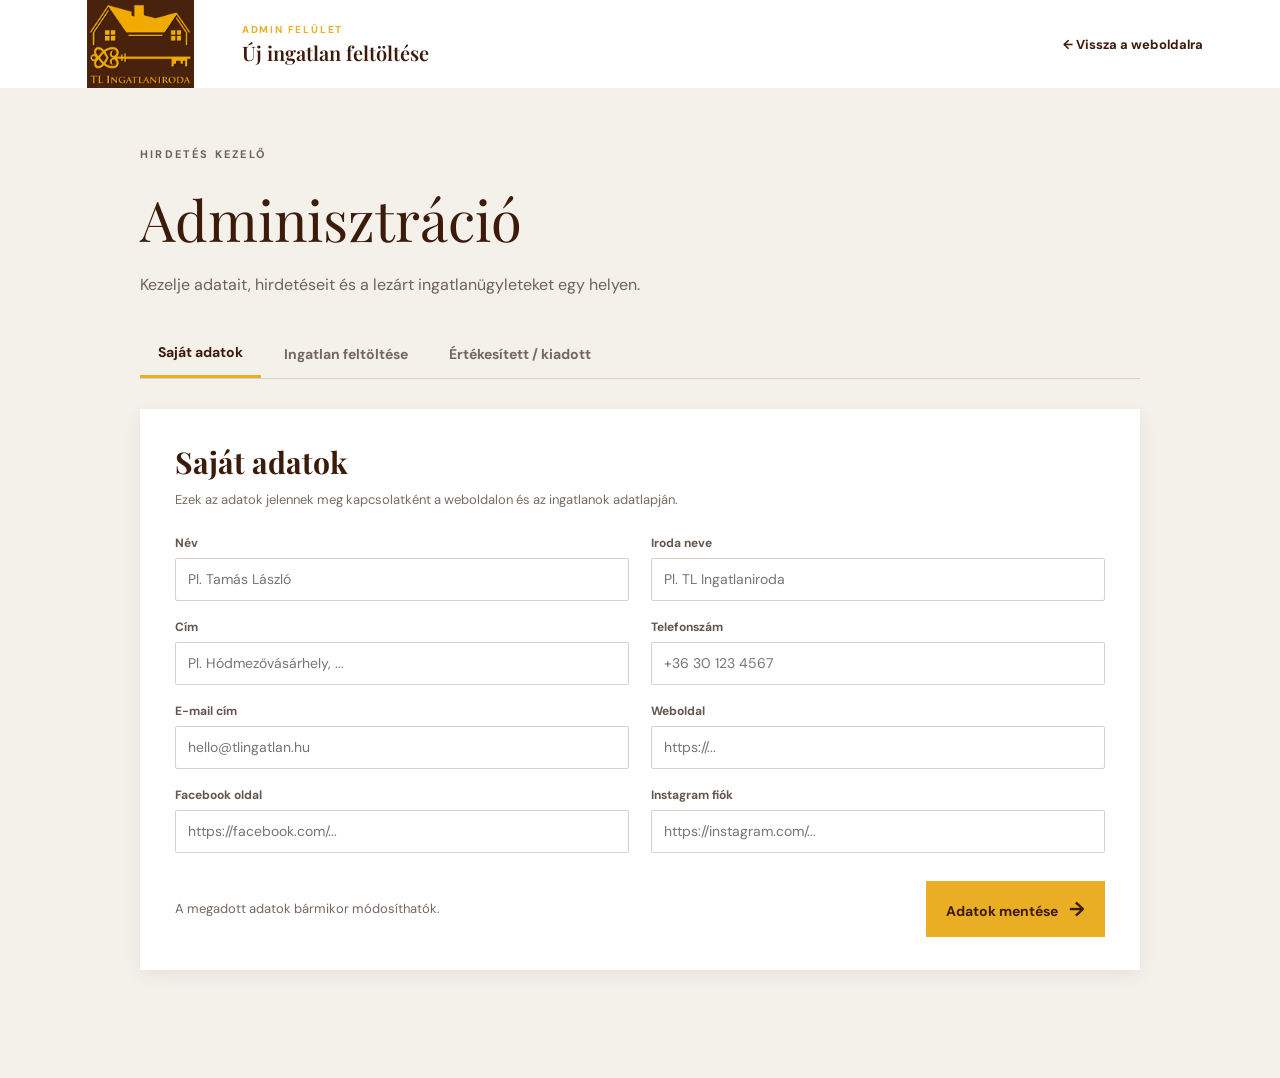
==== commit 59325368: "Töltsd be a feltöltött új logót a fejlécben és láblécben" ====
--- a/admin.html
+++ b/admin.html
@@ -8,7 +8,7 @@
     <link rel="stylesheet" href="styles.css" /><link rel="stylesheet" href="custom.css" /><link rel="stylesheet" href="admin.css" />
     <link rel="stylesheet" href="logo.css" />
     <link rel="stylesheet" href="admin-tabs.css?v=57167fd6" />
-      <link rel="stylesheet" href="logo-small.css?v=8f2015ec" />
+      <link rel="stylesheet" href="logo-small.css?v=e083031f" />
   </head>
   <body class="admin-page">
     <header class="site-header"><a class="brand" href="index.html" aria-label="TL Ingatlaniroda kezdőlap"><img src="tl-logo_kicsi.png" alt="TL Ingatlaniroda" /></a><div class="admin-title"><span>ADMIN FELÜLET</span><strong>Új ingatlan feltöltése</strong></div><a class="back-to-site" href="index.html">← Vissza a weboldalra</a></header>
--- a/logo-small.css
+++ b/logo-small.css
@@ -1,2 +1,2 @@
 /* tl-logo_kicsi.png – teljes kép, vágás nélkül */
-.brand,.footer-brand{background-image:url("[data-uri]…7389 tokens truncated…fktxL87msPvvQP25lrLhrSqDQjqxwmTFkQMxKgKsjGZrE6CI94CDzh8ebcI0kz5N6QjSiCfCqkkgkSQgLlIO9GhTGfuigpIACMY2Vm0BsaxLd+YvVbfmx6e8+jqrxgzM5YS4pThsxKKSHMwvc2PXsP/9LYpVYUD6SZFAMCixK2hIqA76PaaIin9vGzQGbOu5kHqDJkDaIQSBh3s5sVEdHdS/J8nqRC0G3vXSUFViXEF71gcv/zbhnmuhs0FFEHbTOiQFYxaREDzoOKJhXVn324f/Hv+Vtvg6HAQyeFqZEINKBkZhBBBaRYkJGVFhKRSKXkc/f7xz4SH/7wclw1jLurmkAAFlElkQSBwChUoIARBFFRBmYQo6JjuM2PfvT34RVvzik2l07s2UPJtgQAZBEREgBFgiAie6T6vxNCHlHh7nRLBERIBJDlvspny7y7sAcAGRAAEBUgiUZkgZzodMdgBMF7qI3xeZJKmSrFqVLaRw+Yilg84fL6i5/VHBz3zikgiDGjgNMWGKPPxxn+8m2DX3319LYZac/3WxkfXFciLaWEoARRGIXUrvfFzBwDOszIzGh0bYHANxL6i45Ul1xcP/SB+tzDy4FbIIEICVRBMUnCHJBBEyitI6su5rddX/zxm9Srr54ptGvE9zsoVW1SdpDyLoWIaHeRdHcSqv69psH/PwIR+eyeFSGwICPsmgtCABa6Lx/WaZ8ziwjyqd3nCIkAFeBuP2EkZs7C6m5F/T5PUiViJ6zYM1YRRoKLoV3kBZx3uD54UB0+lKqqbxmOTd3Hb6Objqa3ftg6vVhx+mBdDmhRWBfVcC7bIywQlQDtFnUgBOQokJ1aAwyJgwgmoJQz62AsE/sQoPeIiKsTe/YBd2A910W83wC1IzAyj3xsrq47Sh++Md58uz/aVLVqDw/M/lG0ZMmuJjgmzVAbkd1ArtM0vjfFgPfwL4VdZ+8zeIWIeddBE1BwSq4ygzAw3kcLS6ee/[base64]/f2d35lNLefbNfn4R3L3Rn6VtEBGDFu9KYxHgXzSsSvFsRis+TVDlRYTElZkDGpI0JfSwr5TNJipCTQVCgsiCSIV2k/rgtC5/ZRzCFYfEGKTZCRXGqmU5XogFCIorYGHSQRVJWSEQ6Z8VgK90mzoE5I4kGRMjsc2aNajfqcTfNWolVUBLaIrV5IF1Q1LmEniYq+mQjgjm1vrTbUnfulN9bkbI9/AvhM56FRsiYRYRPj3qKCEHdRxK+u/[base64]/UiYSQFdzpXRAjAmS6b7IKSBiA5K5S6KeGZy0iLHjqfkhoNxPqbqMEPk9S/d+G+0oecw97+D/H3l7nHvZwH+PfSUb4nkXaw/892LNUe9jDfYw9Uu1hD/cx9ki1hz3cx9gj1R72cB9jj1R72MN9jHtY/aMzRO2caV/ovto8PdN176UK5h728G+AeyDVGTvxv/AS9h559vD/Lvbcvz3s4T7Gvdv8vdPr29ts3cMezoR7R6o9Lu1hD/eIz6VE2afhdCLXZ2fXmYJ3/3lS112Le3yWz9/tu5/fJ/ewh38d3NNCxemElc+wUWfqw2fs2nd543OhwV3f/T8n3h728K+Je1KnP52zhKeqYSDI3eWTnLHG9Ome/znmAt55+t1yu5+ay93L8+xhD//6OEUqxYrRkT4OedJKn00Y55XLL9z5/33hYLEZ+23fy/oUZuhF6bSsa9PZUm+CGnOfglECc3TmIqzevjX/y7/FkvgZV7kLJkXm2TaUNehC+hZUvxN+460DT25IS2yzDFIO9We/LzGYdy66WK54YHFAFbaZIq3P9eZGHn6c4XV/s5j1dWlFJ9eqXEKX/[base64]/wTH9zbNXXw3MHGJKwfDBur5QMvgEsONpdcrM45GOqBvfCAPmstPOgCOvdcddao+eTWyjuvJXGDj30i3HgTPfUZ+LAr0gX7khsOfvQ3l++6zubCubBFkUx5YBGzPtMcDKzB4dYddOsnm/MOj668Sg6eszx0ofr11/Nr/7HTdiNCiKkXjR6tZhfKnnKR+gR2jUwycWZktaPWeGOxgJSJQBfjwCzaA/gdB5SbESAo9IVe8uZQl5S3WK3nHIBQu9LzMvCWtQJh5COq/bTkqQGdKCVMlAcaohRO5waztnYcpK/SuMOsQhFUMmaQ0mZpN1KKgi5TEq5HrDXplHuywpFRKmSlELm3jlZnuZXSkDRdo4ux8/[base64]/h5/+q8WtS6+lTpIsz1/2vOE3P407XvzVe8pv/B+LDqFwtuzp8Fr/bc85R8nsfTc15x8JlYt+kWddpiW4BNdcO/3bG5VGf/bQX1AXXLpF3FZYA7Sfnet6mSKrYrzs+OY7trLKmIH86m+/fbvp9GF18pwDZmP/[base64]/[base64]/t1GASs1ICIiySERyrdHeUupNUkhMVlhPHEAUJNCfON92a/+JNeWumqwImuXED0KAqS0ghockCQHCgJAuhGg2XyL/0hpu/5NHkQaUWJyNIwv10UJyDUXW3tC4V/rw1OGJIy8rCtRKX61Qvz3B7yCuL9uho0riCZl2OCWqC0KteVF26B5xdxZ1+sbU1siP23X/7z/v/7LWzd34cs+tTG1bKs+btvCwnzmfddaWDq56SjhyGSdcg9DNb3fqJ4i/fOu/SJJi2lo3K7WPmUsGRA8cefhne/2LaP/YFi1KGiWOktimO7pw82bh3vyd96Lad1TLNukAookqnodZr88VJKc0FB+OPfceR57301q3tqW5LW/RkBybqBw/ji56f2k1P7WIBK0sz95FsTixY6b6FUYU25OCy04VN4n/w9/ux9895zMZlR6amLJuURia1fnDjVn7ru5qbt8WaKsI/bzgGgB7yqhs88RHNFQ8bf/fLFvtcsQU7A2VDioDkKpOYujaBoksvsd/63PGv/mH7yU3e9m2pjTPdbDagMpS5Mvnk0FRXPsmfdz/l2kKpeMzz9R/rX3tNHpp9aDaf/NTBxYcGNsTajuZ5RtR/4EPlu96t8mLD0PTBD6QnXna48EdDlTNIhaS56jmF2Ew33XU3zt93XdRdgcqL125g+3ZTOh6sHwjdiaxq6uXCMT/uEr7s4u2NdaXAsGadw7HtfN2t06s/UHy0qUVPfNFZiAoA++5B9zOPfqTbP/Fxliu9D2nqFdfQJam8bLSz7ROLuNO4j197YtO7eZ+zskn1kl3wqZ6o0BqkVY1KEgQ+aWzx2EdufPNXVN/9U/MTaSd7GfCQaYezI0igNOS749UpUhmEnHfVFpKytcemgfR374C2Lg7y8qwBHKLBPPaIOK5kR0PZWUvUIWzUcsm6qkLwIQDDNe/jjQnU7HDBSgmwxyJOF8CFBZ/GwdaWGz6RxJZZd/0C7Jmq0tDKZDXktAwR0RCA5KjVjoq5LoH7eT0YdphF0sjIweHxb/7KUf6j9p0fK7RzjZyQqoy5JN5sBoNp7v78TYOzRvwzP9BPRvA9L5d3f2Q20E4rSK3JtK0tTYr8NV+eHnERQtDv+4i84W3qk9uhzVIJX3ZWesLD/CUPhcdqj374tjtiOQ/WDrLuJBWF6k/MGmfB5/YrrlpTfOuTLze/+Xp71qDq85ZAXSpzv33LtREv2vGxdu6pWUYaQ/mEK1ImkQ5e9xHIpq9Kq4qd+51Xu+2uKSZqtnjrP5245gPwiz9cpaHn3v23/5nef5vKjL0DzMl9pvtxaj2pF15d+mde2a9M2ksurD76wQWOQOLClpS6xAGUUkrrwFHh8uDa4nu+cfiTL7c9mwwmhLYsg84bwU+X5eqC29ddPTz/hvjS72xCgJ9/WXHd7WlYVn26ozTwlteEnbO6//JDCOlEttVX/yjctNnUFeTcKlO993rzoWtu+q/fVl12jmlUc80H4D0fWh48q3zwg1YfcsX2swt4//WTX/i9xVbnFGDfMGiuy33TnTtqO9iP4au+VD/qIfXJ2fY1Hxj/3huX0yBIcvnFiy+/av9FFx5/9pXF1R9q/vAvy9vVdpPGyrUU6cbb3e1/vPVlz9Jf+FSHfMJvmT/5h1DyMJlFsdI86mJ46j5H0rVY3XaCXvmn9Qdu3u5lrfNSDUJonTGqCznhooDhoCwg64c9ZGdgTj7uIau/90ZVjjykgmyOndMqePbmbkujnSKVFpWyiEI0AEAx91rbrZ2Jge689VWO28dzSKVZoSx+URBm3SA4gzRk0MuconFlHXWh28k5qzfXHoMC53KS3HkYFUNaBqsVivZ9Z5wZ0Aglty6SfPYaU4v2tsFgkJNGBGOMZAJQmmqNW5IME7bQRUWc+wJZuJxU8+/8+oH+zfi2G4xXrCIDzdgl6nsyinSzNZMwc97gOz4RPnC0fuC+NMZ5UQ60TWeX7ge/tVmvq5s34Zt+mW64fjlPEAEyJbKO3oPFX9rnPWb2oy9av+Hk7Jqj40euJM5itM6UClS9ikVVjvTi0nOoIPiCR6/84h/ubFGzWldNWnrVjC9a++H/dfJ3r17MUUkKVuOzLm4e95DsFXz02uprfkZ5YDYIPDpi57/57Wd97BO3XUSA++CYJQUrSK2v8Opbmw8dg/uPYaRhgtidenCf2XrGlI+9LB20xkN6+sMWb3tXcWQlQRwxTwUdS00pI3ploDB2gFSN00u+i1/2cvvxrX7h44Yb5bgJlko1i0E3eXHHJrg0aZbt335kvh3VQ/YvJ66e58aN4ibREpXWcSeqt17fBjaXgB4rBdDFQKSrm47CA84PHcAvv3H8Vx+G2OycTfm/fe/Glzz85APOm3/tlxQ/87uo3Bw9ghqgalfsATdcfNcLw+FR/8GT7qW/Bh8+Omu6uk1Naco/enf38v89//HvMF/84PmTHnzwvAvu+IVfKz5xB1tTNLyI2UjA6Zy7DibO/sn1xTf/0Ry8N1aiwCCqB53H3/hs89WPTEf2he/6ltE73rfyq6/wdrhEOTulWwRKUtlagtRyZw+thEc+PJWtuvJRs9/+3zbWXZIdxBJQKTQCHUB5N6Q6NeKJoEAitCTModdSGHD1wA4HGlLSgqVZ4axCDsYIsNS2oOQlcYErhgbspNdNA72X20tIrqCsnYDVNMqZiJcVDgPn7NrBaAipXs56ziGdeVtrdXIwJwUiBgGhB2pA9V3oEAhsIqVylEI5S6UgJF2COGyX3/Mt1ZWXSR25sJ02VUo8FFeBUaHulpOUJkTFogOFzbDQSrtM85Lpe77Fnz00Rzv8ih9q33ndcprg0GTwqPPrJ50nVx7orzorPeFA8+6PuVf8dbtQsOxmjRdwIBkIceGjdTBbzr/+yWtlAct+cM5qeNiDY2NGApmCWF77h7dtf+J6sE4mOT1wBc4emoHSjgAECjI5y0YFD6vyA0b9gRp++43HB+7AojRSq8bzJt8uAgXRTgCPsFqslFD2oT/jGJnj0x+VPRSc5CmXF5PCxh56muekUCEJEzNKAALEMndaoj+r9j/0LTuXrqpJKT12GUdaL5WvBzwsedQ0FtiGiLOeRpWs6WKQxzVOYoC2yQZ8gaCy9z0LxJGOE9YjLCgnBjEUZxhzP/Rxtmx2LjkH9h0oX/Xqk4sEEPiRD43zTjqdNQYi6MPChNn3fpV/8EEJ+fB3/Kj5+2v1YlGeO06PuXDy5EP+8ee4Q/v8b/yGes8nqybfsW8A3/fCpKmfziKW2pdpaepWD/MgzzggM0R4QD148nj0uFXz4IN51rlf/0P8ud82S3YjNX/[base64]/+98DGPowwPPKu6YDWtJj1KKxY0WU5OjYf+7f9EGZXGOKwHkQKHDoDRlYaoqsxjLlrccrxNKmQ//bqvrTd35hJ9qUfTePLW7dGC3YGhffzZxVmj0YHVdHC/5gTMBYtPkIoBrK+HIzUcNnoz8P1WToBNrjFnt4TVOmYwszTi1UJhRYtMXVd9RlW50/YK+dxz2ksPj689vjABRhU/++myM6VsBKFAyoKNhizMPkVQvbJLrRgiHXT5P78onzWhBQ7DcE7dsLWh09NULbsyztRiCYHB1sBq0C/iZlB9tILWEpFEUGAUFNqBrtJSQqvJ69xBBtEaYWwWRpBguGKhqnYWHfQnN9AC9CSmuvkYa6wAFhrHj31cd9n5VZ/l9157+0cWS1Xkhx32lw7HlUyTqUi4zgNXut/+Iz+rrFJ4mIovePqkzD4vDCZf0FKF2YBhErUOpUWoyi0eL9SkWLPqiJE17d/0ieYvXztCxhHqp1wFtUkpGMEiZdQ8Aa6EXFF0T3gC3fpRTc6bRFd9oYRmYIBSSoBeZIFSfU6kiiorMZpZlE7adnFOVpKqExGhJF32kC0yZIi2RRWG2nSxhSylkPYG0HNpUo7kWWUXsB6mGF0WpU3IBIphAD0PsWrBsPRlEg/F3SR4aGTQQ4giOkdhDZAUSCoZvQ5OETaqZ10kk8QuB2HwF++u33WbojwkO/3er2qffjFgWg9mR/Gy4kOLOBrQwixtTTRNTcIKQgU8338gPOrhkBOEhG94V9IJz93AYRURsYecbJOVxKgIsxE765Yfvcau19BAsKFiS5aXGacQzBdclmDV/8yryo/cUGAJjz0UL9lXzgGj9LWlBYfarOw3Pqkg0NesGu+zxiL3rIGpG3pFqRDC1lrq3NC588cODDeKi9AkQS5VQ9tFVkmB4qw4ZW2SJEQh6SV1BJlIE9ove7ia0fwFLy9nUEMfv+VJeUnD3KcylPNimUCLiRGHDiwSKFG/8LqVG5dltFBPlj/[base64]/oie4YwsU2q6wJ9wZpBBJPeOKcpTmL/3b8IFrD3spv+xynBze3iEepBXSnjvM5h6CeD731A/+9OLjjPhpEeu7lZPv/PRnxjrgZw93upsbExGAU+V2zxhTCIwkAJB3wn/6r811ty8qZbshvuCr0tPuP1Ui/QAxieN574fRpry0A9lHZWNczwLn3690Rlm0m8eK7V4KtIcGK1VGlcUQxgQ+OcI1gjXgKqlR7PS5qzCmTptGaJBlzeZJNPMrH7+xubPyho90v//6TqZgIH/Vs9WxrbprA+GKKXKCaUFV5s8c4e5sDT4t0nwnBHfHnLuWd0cAACEAwNQXqpVQABROryUCn/LEzR51hbv6pv6D1+U/eZNaBBkd1k9/qG+iFjrpWqOVTcImoZKsSWXF7z268zU/4e1yX27BDv3LnhePHDg6tcOu9JZqMH2C2TCuKr06E+Xip5TaP+OHnLpJobtWlhWRhfVIOhnfAFMJJhSqgXU9Zgs/9yoXoTYM0IFuVsbnyNmH5kZJu9CfPDm1YqqKWIJ1lcip4VcJaVTozAc/vplRicCogNVVOH5SgymN8+K1VSDwKSU4RERUd3YklJQgf/AjBSdQrB9xhT65FbpUdUgLXc0daJg+/glhqxlf/R749Tfd5myDW/3XP1nNm7LNJ020ejxS8e52fj9L65wJpx8tAwiAAH8qRGj3Bd2pM3CXNt0VE4J/FqG3+8Y9EYxOn1/deZ67fuN0VWsElDwoj+/At7+MPrnjTIdW+R/6xvjYy5JvkOkOp/eBWQQ/0YXt/DR5AGRFeO5ZSgMrhu1tmzRMBqzAc4qISkjlxJU1Dvu4PC646Knv/eJApXWc9En3oDsTXSwfdG6+36ETf/++naMNvPHDMeCK8vIFj+3rArWDvltGjgCMQqAMIu1qtAAACJ0O+6K7/OZPjU0iICKne+qnPoOIlkuVkFWDllKyHQtK9YzHatWGP327JCrf8I+tq2Dr+Pxbn1XO5ilarnpLiMJoUASyRc4anN53zU3pm17u2VQaQO/jn3w+XrI2jV5HMxci8dAvwjK0unAm010f5ae6BLKI3KmbducHmLnikY3JeASUzpc1zp/8wH1nH9z++49OfvN1JwKElZJWBocw5gecT7NpYslNo3Y8DNSgVBkwZlHCRgiBUYkC0YngE59MERQiDNgdOQd3FqGVKAq4s4pAqTv7z25rq9O614QMGfH915WUgSRedIQ7gZ1ejNLZew3+ygvqQyvqL98Gt7fl3717vLU0hRp/w1PqZhnZ5hrlRO/N5zinuht81q6/q0NzOqTvVJf/5znwd2FXvpuz3c2N/TNVlU+rso2IRCiSizoEgjmMfuCn4+2bg9qpDvvv/lL7jAdqk6uWliEASl7mtpFQEsTeOjV0puWcOAdbZACqixB0kw0k1MxaK9o/psvOk6c/Fh523uhx91dPfmQ8735quAoWulJOgJ4zHP/yJw2a3vzOm0rIdieaN93YQsEjSs+5Km02WmufPSmqgnjaFZkTQVCnBk7Eu0xrz9jUn3pMp3byiQhSHJINDBJ5xynZqPWTH6LuyOmN74DE6YZjcOMtZblSX3wOXXT2yklvDSVJEXHXA0QjmQAnuIwKPrwz/88/3x0PG20KGyP10q92D1z1gmbZ86RaodUmcJl9k5QSEbhLeOedCqJ3SUO4s0cxADTsrdOPPnf0yMPmkrMmDzgfvvQbtv7mw9X3/tLUmIk1Zn3MTdxB69Z84YaYgxhLoMtaM6WEGvvQKTSsEDIbMMDYp9z5UQIyhKnJRWmC5jZ7ASCxEgFOF8oHuKv9VwCgxAmqzVYUAmLkPmhXTH3X+G69KuteP+MRucfwB29pwHbk2rffHFs9czD/ymeunew2mkWPMkj3RJp7kfm7a1t2vTwBMWpXwIdRPvXg72qRPvVhEVJ4Z1wsgjqtB/Q5aTbc1SQiIiDfyVUk2dWXGmUAgiBTNO4lv7z82AmooBwX/bd+mXrYhYw5m1otularIngkSyCGOTSetYYMsH8DMDoEYAYUnUXICCnuuwXB8rJLV1/8bbOXPK9//tcA1jmqtoo0zjgI9f59+rzzu2tute/+JOzX4YL14u/fEtuuyl4/72lwbJqcGhqNKCIFSj71e0mdFhc7rY7MAnea9dNyzXyXX31qHMFT4xYHNc9kGAadV6ZoB2Iuv2i2Uvu/eNeoXYLWzaGV4oMf1m3wbdh6/nP90ZkOyhMkxdRh60kZxTqCrTomWPV423b5oz9/MgdkrA4cSj/y/H1nD7yz0OTl9o7xeYukVnUC+TSDeYYREuFUTxE2XkH6vq+c/vXPdD/+/K0ff/7+c4E+fkt77KTtu+kDDtshAGjpTL/swURCsNUwrDsDOCMwSDph1qQAgIHwlLKLnBLsA6TR8tbbOGYgDQjOKOQEzLuTAobdyG/Bu/TzhAoiZ2JQBhqvWJOP4CrThu31A/39Li7fdx1ee7MpGA6v6Le/viRvkeDrvuD4se6kWUXLJ1GdcfV1F/dgyHaj0RFPeWtIgCSIgABKKYBTDthuLPlpAsjpHr+rP7dr1k51lM9g3ZnyNu46YUMUpF317E/zGHcvgSSAXNlKQw+6btrZ0tB//3X1kq/tzj53uDKefefzXf/7+t3XecD9xMcoSZtK42KM4fgUhCpW7dowXz6BZSDdoXPOZ2ZqGfP2QvV9WjnUPfFy1o2+9g763deqQsL9RmVRJErqaY/IA4HHntNc/3JtZsVgH57sGEyr9ODgZPn4h+NtHzajAwvFWYyRXqPyIvmUEAvKad1uhjttlwCLqF0/e1eH6RS7+JRfgCwizAqKuYglRIFSL82Vj5ybCb7o4fm5F5XtSmfavpSiTKk29AUPbH9iQjsZVhxTTx0CKtFKQU5r40JxWLA60LTHFf7o/3I//nW5V/nAyvyHvzX9xG/hx4+yig4yZNVI586kBkr0KcfvzmdEROt+NIP04p9Pr/nHcPZ58adf1D5xnzz/Kfj2f5SPdevrbrOMKz6m1i1uSEQdoyu0C5etLa89CgpUyEIKJAdFQAq8JNJYaOPMTIMTkTSmG29VweuCiGPMKpJCVBHRAvCnD/QMQII9oF0xOWegwn3yuJm1yyMV9E0cKfuMxw1X3dZD98P7X842YJHd7VV0tgtNeem4fOil3R23d/s0SLs/m+ndsObe1ag4pTqDgAhaKwBG/NQk4DO87Ts/DKcYeO9yn0Ty7nIIEpy+kOA/czGJCIBFh5yhiLZDVxvXzcxLXjG4/o7cslHJf8/zzCPPhtQcJcNF4TBm0hFYf+ImvbNTZAWFpK9/KgkqZY2yBhEzJwCt3UrKbrbUHUK26o7IW7mjOuu1pS95Y42f9aj+eArf9zvwsv9d/MRbwk/+yfxVf3Pw9W8vMPouwHd96do0LzoPACTZC+0OTEKna06d/mmfJte3+y8iEp2yBrujyZ1mDYBVLoWEeGlNjtk84Lx40XnyvhtXvu0V+Sf/yvzG683L/zr92t8t/+G6EXhXeve1T8RpB1kS5qSICk4sKmmuA2cRKVQn5HP98RP8o7+Mi+BajIeH8N0vkHPrCVLLkiGXzny2hSjk3adzF8/21INWSi30nG17PJk7krr5VnnZT/sdAuvkZ79n9eJ6E3pq0nLo0On6upuqnWAFkiT4iscYVpBSyKJEFEmPLIAYKQsmleXCc0lLVohvfk81C2TIawaUCCqwAqJTLbYrJ7U7+9hdXctIkOkB50QiiGz+8moPBAOlJgr2KXncFd1NHbzklfX/+LPyf/6Neek7pq94ffPqfxoG03Hc/t4vPuuWo8BKA91x9133c02nv3MOAyC7WVOnR9ndJCuATzdTcBf3jxmIAE61+6d98nO/OuKn5Q8jopxWvwMQGlDB0OqdAw7UbNKaIoRjP/Xy4vu+Qa64tFRh9t3fqGBeznk5jf5sAzmhw/UbPrm9eZKHq0BN/1VfOPmVq5uFij4DoDGmSMHnnBT6yiIFcEqlhjTjugfroxTy2EuSWHjj3x369TftIDTJEUQQ3JwgfsEVMa3BY85eTs6NaXtEhcl+yxQoSUDupArsNuFpwpwi16f+i3fxkHcdH4BdXhlsM69IOElGMzVPfEbQAr/3yvi77+pFrIIIqla5ufxj/uEvA8zha582+sVX+z71BUipa+UXORlvoKnRsSJJ/dCqPmotN0H8yZ+jH3ohnLtSXFj0//3FpJOL24WGGaODu9Dprl4DEYnk3QkXIgrz7h91hCLasjCgmrPXhyLwx69LL/hSOWf9+H9/wfjFv5VD5L5hvdLwzqG/e++JL3sSi8CXXbnvZX+1FVNriqIPPalE0bIRJmFm9PGBF29oPp5I/+Ef5EhhPBDkVmtSBWaQHHcleQUAP32+BwCVMD3wkkZTOU/p1a/3QFgoaEu4/BE0UO2fvqX4pb9PAMEARI2Y7MbfLD76CufAP/[base64]/921YhgYTktM4xMCAZAsIYjWaAmHKBSanWxdLCeBOuvEoFht9483HG7pxKHn+WefJZeNVEP/C88PfvcUVWWdILvwCaDjj3BqDyU0wTIDZDCgKsyVQ9GHCx9tIhMaIRQYactYgi0gUaTxmI+yFCKwM2uUOpmbxR+9ea++0bSpgeGabHXkAndurf++jCiLlso3vS2fVjDjSPuaiuG3/rpq562LCLJz122LYQ3IBbrxooBnXZw4aqPUAbY406abR+I6C6fav7yd8afvz2qBhG5cnByPcZE+ghpqxzwallBFM7ziA9JYsCpIpgoQ7awiBbcFHEG112iIqqVNJURVjRLdHiL9/Rvf3dA85w4QXwbc+FUlpfuJyrWJ38k6tpelINwRWrt/7kV49SXyXOzK0H9oXWsa9zE8Ac3pAnXNJnC392dfXH1/U22bMGZu4gAxvxjOgyFBqVEKhBGSSKiO0lF4p1o9IXPmpx4QEFVv/I7/Qf6cixWq819KPnPtzPbP0/39IriA8o4pXn1489bJ9wJFx60PzTNYIatKSvf+q4m/FSBQFKnBkyaSVAgJqUjen0nPnuSRVwmk3XpkSyWkMNTS5NAdr0vRSjdQ/QaFmaptE+o4a0XhBbVClmUhSkKwaaYxw4ePD9u3XitjczkxflktXENs1Tnui3Oz33nJC1VQDADApUyqGstDKlDzpmUlQ5GI7JFP1CFbTsU9Awz9veeHZBjUKwcGDFUczWFmxSkzqsxChOS5WC+fVfgbdcU+UValvIzYhDSgqcWEkneww3zFZ/9HdvPkaUpLny4ubXXrh6xdg007kMPRSQetSkInAoQdtQRbYx2AKbUFzxiOLIKr7/lv0fvyEbLM/at2Kk11rW1tYUj/7+47U12XRy5cNwaHgrx167o24Y1WapSxPBRSw7M4gVUH1SzQu7hlJQzg7AiAIvmLBQlrrCmmHnR+eeB5YXqVPIVUhL7JZPfEBbbeg8qr/wMaNlB3/xvqpdwopTayuxLqMzANwUhXnrXylwJkX+/q/oZh3MZSfVYXoARG1ncm40VeBqHKbOW1LKpCY02h45euv8V39v8MFjk8hQxCr1HkC1kXW0xFnplCQoh4ygKdamBOkVAri03d3eSWtrJO0RSyfVySVXq5WCMvYONLRq/Euv5Vs3Qc/bp5y/fNEXV1aaNhNnKGfup35/5eTUTzr4T4/a+fav62uao8hQbUgb02ClxX2r4r/tOetmMHvHravf+gsNMK+V3YbTZSg0l9YVgqgwuwPZaZ7Pgx6pqLrYrxgzWeL02Relr/+ScqHyL79G/vANoLJb16leyY+7bD5ZVe//SH399brQvG8dcmirItRIRbH+mrcOAgAwPveJ0XZQ4GqApSArXeTIyD3lFvpmYk8FBN7jQkXpBnG+WFjAOvscmtEQo5VRCaZXhwqwi1QPhpkXItvG5WULtXYl1X1zsiRZHVVJNR3B2UX3xpcdueHGqYvDvstK7Tzo/uMDB5av++Bks2uGLtSWITMBESlObd9zRqfArw3DylgBODEmQHf2mrrjGFZUdZAg1pBnrujAwpodbWjIbfK1oOskouSysGXmZesGv/aqzaWHpz6+aneSBs960rsISWs/06a6/pYDP/CSnRd+7caDL7ntkkv8f3tJ+d4PyLveD3ds0pzzcMSXX9SOF2MvMyCHQFsn2gsu4ud86aCI23/9ThUFxmU3cJq5CrHtQ0PQfeAT8cbbqvMPpHMov+Tb4f/7eckhrKzaSIO4Mz939UCShaq4EDXOC2h12QafQzACthQ2GOMYu3XbaVO1zWJo9C+/UL/nCkkn8km2VQWrB/OTH6q//r9sj6vR0x45rYfwxqsXFZt9YzYMoc/WjInYKnjfNf3y68OA4dKBPPuq4T++RXQRe+vXazKGHnJBOYJl78GtQAMRUQ2KIk7vKKrRdY3/sV/HH/7W4caBhY8TKKZZjQJnw9aS4XY5LMkUA89pCc25K3jHcaA16wqHolLXGshjO0S+YzLW54yrGqZRr4G0Js0w1j/92+s/+J2zcwt82hXkhH/7dem4odt0v9iRF/+C+8bn5kdeyF/ysPLRl3Wv/Qf4hw8lXTPRySsuMV9/1draZPu176y+/7e2dxBGYo5sFBpbxa6iMClc17Eu6crD/LLnDd7/waUXKNfNuuxcutE95mEHLjlr65Mn/G+/ZfDTr15KYSfD7uwhNFP4yqcZMerdH52B4FoF+9ZGO5siPTs9WMgdnzy5cXxTH1pNK2bx/d93zv/8xZvHE7AW+27bmIrUsEsJXZzyloEB3KM8aQBgTgM3oG7x6AenR91//dL7981WOtE1kxG8d2d1MV0e/bB6/[base64]/Zzrw03L+BXnrf2hIPmyKFj2439xNHqL/6RbjkWwjxL7YSmRauM1nOSFz8XLjyU2340h3a+0LfcUr3ijXlYL77uC+MDzy7ropv5kVLzD23t85+Yv+VjvDkLrRhwGyH2JW4/+kFw1WPXzlnd2uoc9eudnkpM65bqQ0OIJ6pAfr72jltOru+zDyxVC90bbypf/zd4fN4P9RBDL1QGAJB0ZOC++UWdJcWLbrKCn/hQRSEPxnmwj8cFZx///uiBk8f8P70ztViZHKGI5FXgaaxWTMIDsP19X7v6oZ6/9qfyxRvdgfXadTCk2VOuLB9x0WTd3eHjZO76ozuj6242t143/8BNGcQ85Ahf9Tj38LM3ZzDY8sse8dobRtfdLB/50BxgBBgUuRhnz/6i4f3PaderQUjysZvk7W+vrjsxE6MS49kb9LTHLB91CZ69uiF8jOYljrvpfPiOf5Q/v2b5NzfZ41MzoOayw1VdKEh+SOF5X7z/IeduKxtPdKVLfnRoNBasMnYQgeOxnf6GKVx9Lbz6HXDtJiVv9gM/5Kz4dU8fPeQsHBxO2nfvu334x++VD3x87qAYGjvC+baMrO5Mjz/8vGr/[base64]/e7BcAcPEGHFGkVS0akEwkWVsU0/rkHdP0iZOY1Srw1kjD/fdBVHDQYr9YvbHfuslDDABFpfv28gNqXOmKOPcAeaBtnbnt+21P6sPHcismQHYF595kFUuoTC6T7r00OsN5G5ObT/ad0Zzax50ltR4CzFmMqpT4Ifilke7mzn1ox1vRwSaEwUNWl6KAF8MPz/tkJqtw8pwx7VupoLVYSJSdWq11cZHSsB40uNVvRnjvFC7ZN1gZLIs4JDAJt0HUzPP1J+228jqBBXjQPlgZgiSVouSyTL65bcvcHkxgAlweWYVzK1g3ZZ+9EoumOLqYXX/cLCEpzS7BufvhsLbFQHWsttPy+IwW87ooFyOnVmxeQHVs0akaFw2HBs5f2dhXLPa50dwvpHRmYLvtE8rrO7z72KypjEvBjxxOhjpIhOwU6WO5NcvCZ6dxfumhYtVa1DJbzqyi6ZJPBnW7Vwjh0fuKw4WeBuGi1Nxnblc1zfrq5AI+0s45oYO6Bn/x/[base64]/[base64]/[base64]/cKLKZ0x7QqxlIXKbKLqjas4+YIWFrrQOKOqnGAAosUn7wY4VjFYsiWVMaWEShd6Bn3CMBYpsWpDEpVUMYm4E/[base64]")!important;background-size:contain!important;background-position:center!important;background-repeat:no-repeat!important}+.brand,.footer-brand{background-image:url("[data-uri]")!important;background-size:contain!important;background-position:center!important;background-repeat:no-repeat!important}
